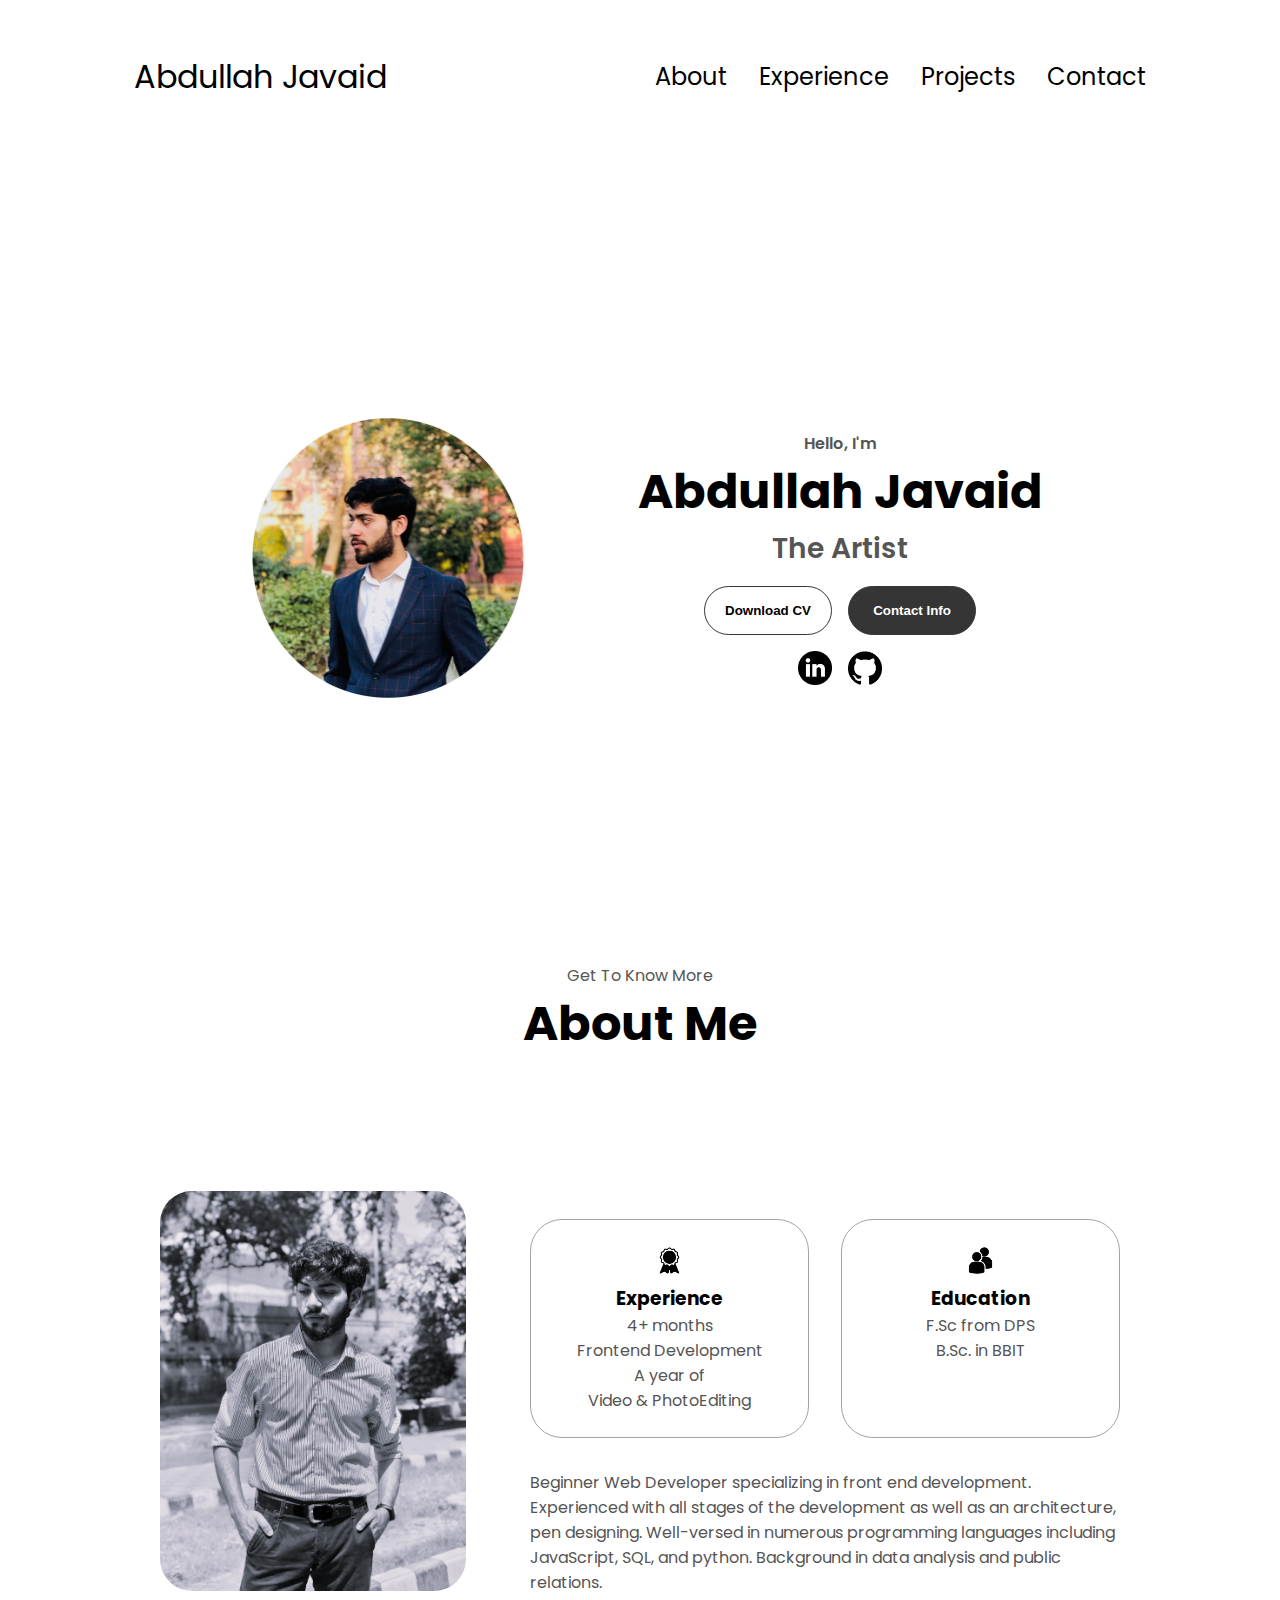
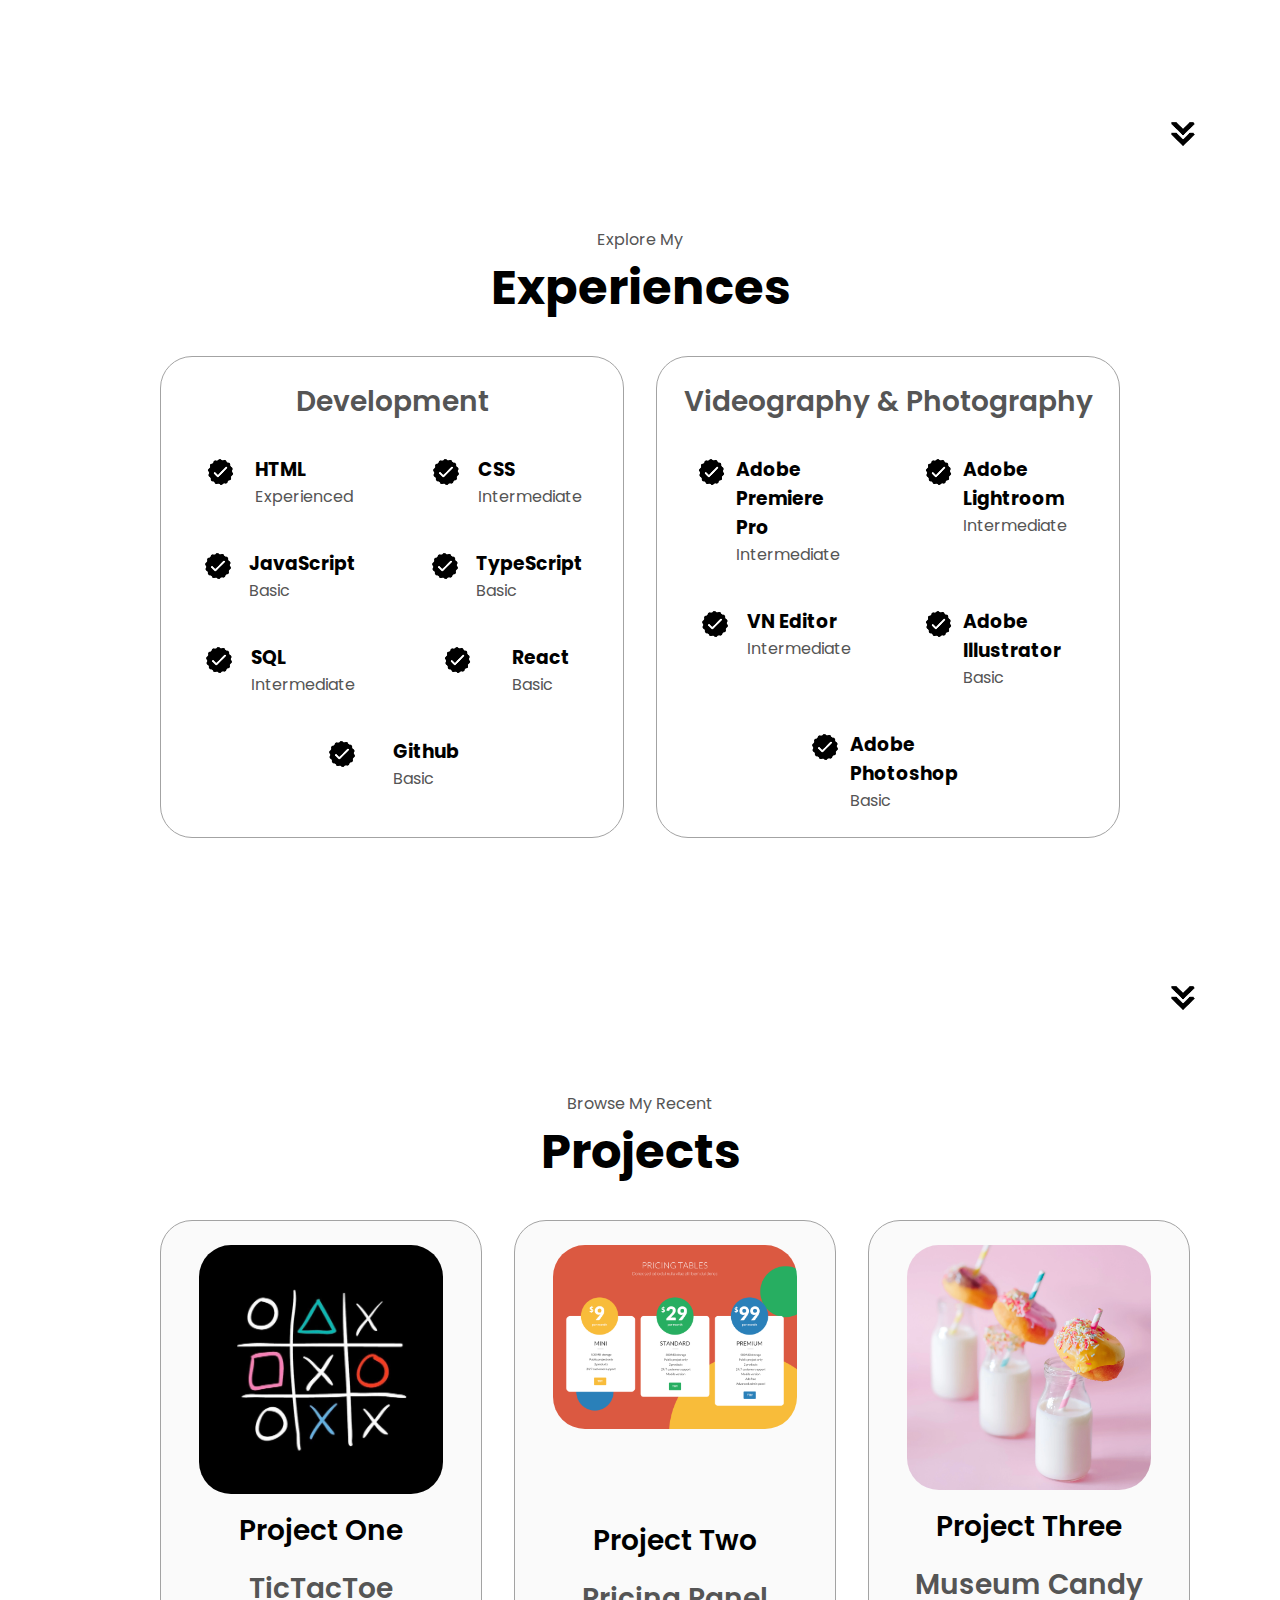
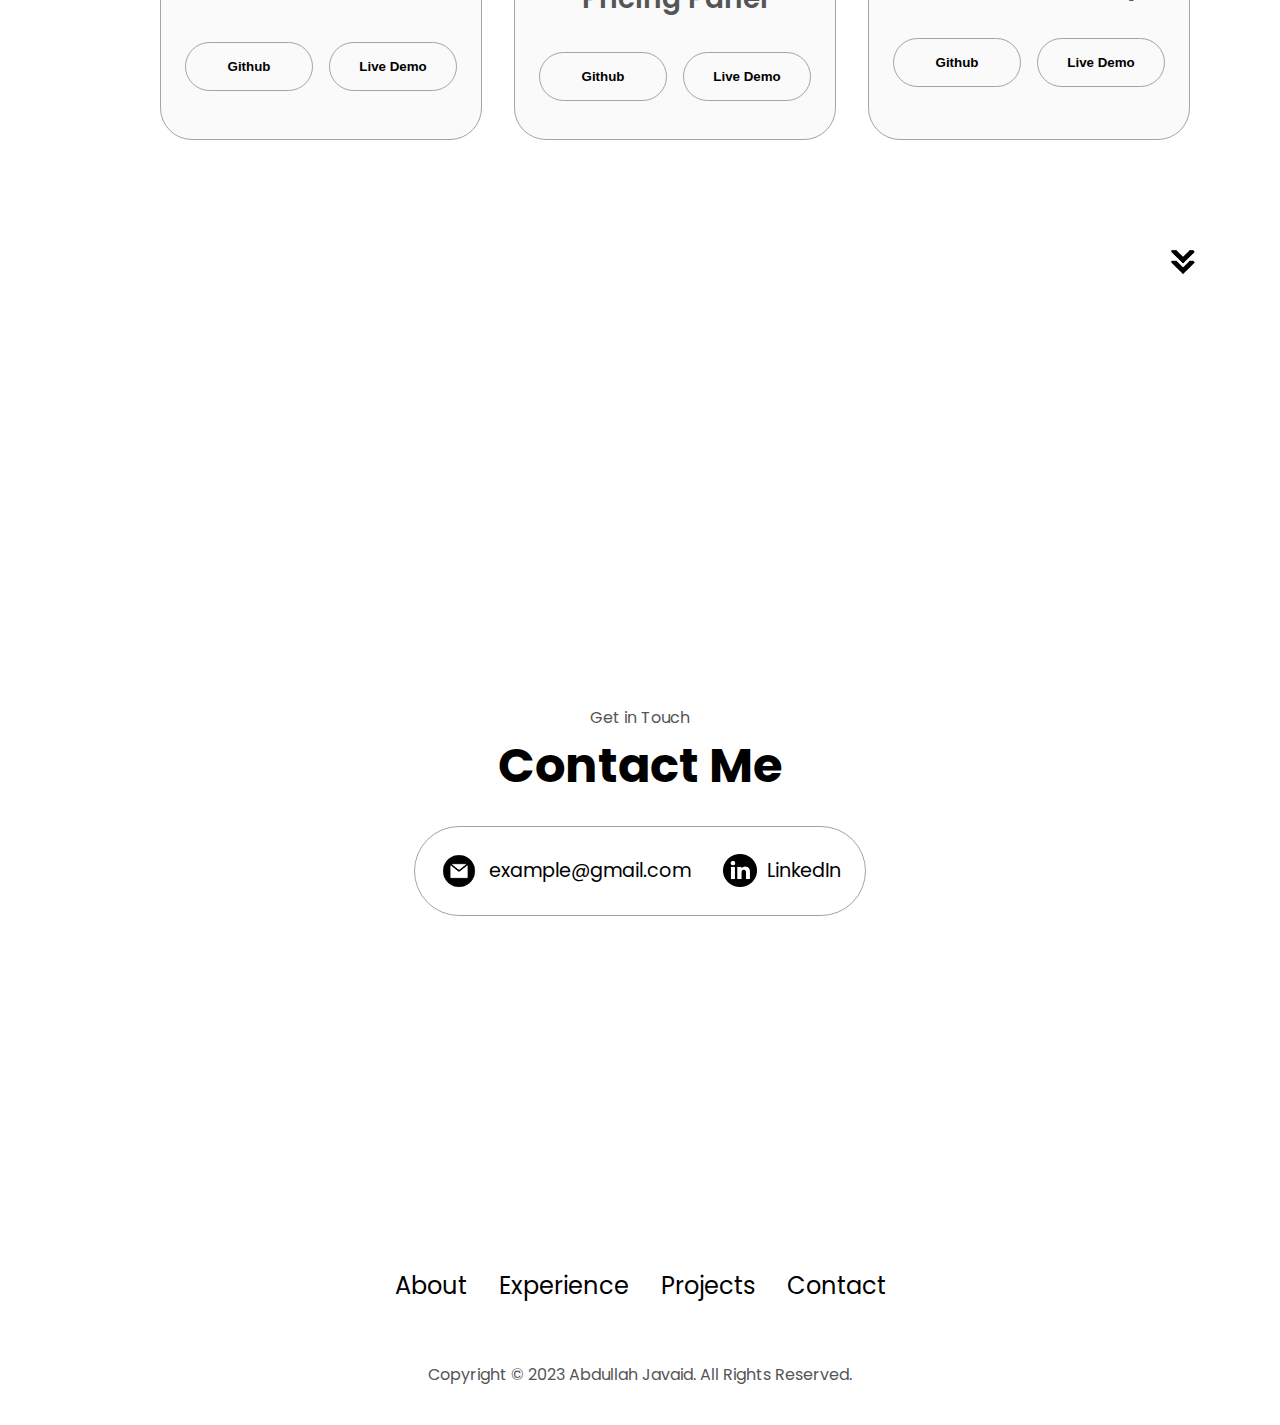
==== index.html @ f69f5ce8 "first commit" ====
<!DOCTYPE html>
<html lang="en">
  <head>
    <meta charset="UTF-8" />
    <meta http-equiv="X-UA-Compatible" content="IE=edge" />
    <meta name="viewport" content="width=device-width, initial-scale=1.0" />
    <title>My Portfolio</title>
    <link rel="stylesheet" href="style.css" />
    <link rel="stylesheet" href="mediaqueries.css" />
  </head>
  <body>
    <nav id="desktop-nav">
      <div class="logo">Abdullah Javaid</div>
      <div>
        <ul class="nav-links">
          <li><a href="#about">About</a></li>
          <li><a href="#experience">Experience</a></li>
          <!-- <li><a href="#skills">Skills</a></li> -->
          <li><a href="#projects">Projects</a></li>
          <li><a href="#contact">Contact</a></li>
        </ul>
      </div>
    </nav>
    <nav id="nav2">
      <div class="logo">Abdullah Javaid</div>
      <div class="nav2-menu">
        <!-- <div class="nav2-icon" onclick="toggleMenu()">
          <span></span>
          <span></span>
          <span></span>
        </div> -->
        <div class="menu-links">
          <li><a href="#about" onclick="toggleMenu()">About</a></li>
          <li><a href="#experience" onclick="toggleMenu()">Experience</a></li>
          <!-- <li><a href="#skills" onclick="toggleMenu()">Skills</a></li> -->
          <li><a href="#projects" onclick="toggleMenu()">Projects</a></li>
          <li><a href="#contact" onclick="toggleMenu()">Contact</a></li>
        </div>
      </div>
    </nav>
    <section id="profile">
      <div class="section__pic-container">
        <img src="./Images/profile-1.jpeg" alt="Abdullah profile picture" />
      </div>
      <div class="section__text">
        <p class="section__text__p1">Hello, I'm</p>
        <h1 class="title">Abdullah Javaid</h1>
        <p class="section__text__p2">The Artist</p>
        <div class="btn-container">
          <button
            class="btn btn-color-2"
            onclick="window.open('./assets/resume-example.pdf')"
          >
            Download CV
          </button>
          <button class="btn btn-color-1" onclick="location.href='#contact'">
            Contact Info
          </button>
        </div>
        <div id="socials-container">
          <img
            src="./Images/linkedin.png"
            alt="My LinkedIn profile"
            class="icon"
            onclick="location.href='https://www.linkedin.com/in/abdullahjavaid11/'"
          />
          <img
            src="./Images/github.png"
            alt="My Github profile"
            class="icon"
            onclick="location.href='https://github.com/abdullahjr11'"
          />
        </div>
      </div>
    </section>
    <section id="about">
      <p class="section__text__p1">Get To Know More</p>
      <h1 class="title">About Me</h1>
      <div class="section-container">
        <div class="section__pic-container">
          <img
            src="./Images/profile-3.JPG"
            alt="Profile picture"
            class="about-pic"
          />
        </div>
        <div class="about-details-container">
          <div class="about-containers">
            <div class="details-container">
              <img
                src="./Images/experience.png"
                alt="Experience icon"
                class="icon"
              />
              <h3>Experience</h3>
              <p>4+ months <br />Frontend Development</p>
              <p>A year of<br  />Video & PhotoEditing</p>
            </div>
            <div class="details-container">
              <img
                src="./Images/education.png"
                alt="Education icon"
                class="icon"
              />
              <h3>Education</h3>
              <p>F.Sc from DPS<br />B.Sc. in BBIT</p>
            </div>
          </div>
          <div class="text-container">
            <p>
              Beginner Web Developer specializing in front end development.
              Experienced with all stages of the development as well as an architecture, pen designing.
              Well-versed in numerous programming languages including JavaScript, SQL, and python. 
              Background in data analysis and public relations.

            </p>
          </div>
        </div>
      </div>
      <img
        src="./Images/arrow.png"
        alt="Arrow icon"
        class="icon arrow"
        onclick="location.href='./#experience'"
      />
    </section>
    <section id="experience">
      <p class="section__text__p1">Explore My</p>
      <h1 class="title">Experiences</h1>
      <div class="experience-details-container">
        <div class="about-containers">
          <div class="details-container">
            <h2 class="experience-sub-title">Development</h2>
            <div class="article-container">
              <article>
                <img
                  src="./Images/checkmark.png"
                  alt="Experience icon"
                  class="icon"
                />
                <div>
                  <h3>HTML</h3>
                  <p>Experienced</p>
                </div>
              </article>
              <article>
                <img
                  src="./Images/checkmark.png"
                  alt="Experience icon"
                  class="icon"
                />
                <div>
                  <h3>CSS</h3>
                  <p>Intermediate</p>
                </div>
              </article>
              <article>
                <img
                  src="./Images/checkmark.png"
                  alt="Experience icon"
                  class="icon"
                />
                <div>
                  <h3>JavaScript</h3>
                  <p>Basic</p>
                </div>
              </article>
              <article>
                <img
                  src="./Images/checkmark.png"
                  alt="Experience icon"
                  class="icon"
                />
                <div>
                  <h3>TypeScript</h3>
                  <p>Basic</p>
                </div>
              </article>
              
              <article>
                <img src="./Images/checkmark.png" alt="Experience icon" class="icon">
                <div>
                    <h3>SQL</h3>
                    <p>Intermediate</p>
                </div>
              </article>
              <article>
                <img src="./Images/checkmark.png" alt="Experience icon" class="icon">
                <div>
                    <h3>React</h3>
                    <p>Basic</p>
                </div>
              </article>
              <article>
                <img src="./Images/checkmark.png" alt="Experience icon" class="icon">
                <div>
                    <h3>Github</h3>
                    <p>Basic</p>
                </div>
              </article>
            </div>
          </div>
          <div class="details-container">
            <h2 class="experience-sub-title">Videography & Photography</h2>
            <div class="article-container">
              <article>
                <img
                  src="./Images/checkmark.png"
                  alt="Experience icon"
                  class="icon"
                />
                <div>
                  <h3>Adobe Premiere Pro</h3>
                  <p>Intermediate</p>
                </div>
              </article>
              <article>
                <img
                  src="./Images/checkmark.png"
                  alt="Experience icon"
                  class="icon"
                />
                <div>
                  <h3>Adobe Lightroom</h3>
                  <p>Intermediate</p>
                </div>
              </article>
              <article>
                <img
                  src="./Images/checkmark.png"
                  alt="Experience icon"
                  class="icon"
                />
                <div>
                  <h3>VN Editor</h3>
                  <p>Intermediate</p>
                </div>
              </article>
              <article>
                <img
                  src="./Images/checkmark.png"
                  alt="Experience icon"
                  class="icon"
                />
                <div>
                  <h3>Adobe Illustrator</h3>
                  <p>Basic</p>
                </div>
              </article>
              <article>
                <img src="./Images/checkmark.png" alt="Experience icon" class="icon">
                <div>
                    <h3>Adobe Photoshop</h3>
                    <p>Basic</p>
                </div>
              </article>
              
            </div>
          </div>
        </div>
      </div>
      <img
        src="./Images/arrow.png"
        alt="Arrow icon"
        class="icon arrow"
        onclick="location.href='./#projects'"
      />
    </section>
    <!-- <section id="">
      <p class="section__text__p1">Explore My</p>
      <h1 class="title">Skills</h1>
      <div class="experience-details-container">
        <div class="about-containers">
          <div class="details-container">
            <h2 class="experience-sub-title">Development</h2>
            <div class="article-container">
              <article>
                <img
                  src="./Images/checkmark.png"
                  alt="Experience icon"
                  class="icon"
                />
                <div>
                  <h3>HTML</h3>
                  <p>Experienced</p>
                </div>
              </article>
              <article>
                <img
                  src="./Images/checkmark.png"
                  alt="Experience icon"
                  class="icon"
                />
                <div>
                  <h3>CSS</h3>
                  <p>Intermediate</p>
                </div>
              </article>
              <article>
                <img
                  src="./Images/checkmark.png"
                  alt="Experience icon"
                  class="icon"
                />
                <div>
                  <h3>JavaScript</h3>
                  <p>Basic</p>
                </div>
              </article>
              <article>
                <img
                  src="./Images/checkmark.png"
                  alt="Experience icon"
                  class="icon"
                />
                <div>
                  <h3>TypeScript</h3>
                  <p>Basic</p>
                </div>
              </article>
              
              <article>
                <img src="./Images/checkmark.png" alt="Experience icon" class="icon">
                <div>
                    <h3>SQL</h3>
                    <p>Intermediate</p>
                </div>
              </article>
              <article>
                <img src="./Images/checkmark.png" alt="Experience icon" class="icon">
                <div>
                    <h3>React</h3>
                    <p>Basic</p>
                </div>
              </article>
              <article>
                <img src="./Images/checkmark.png" alt="Experience icon" class="icon">
                <div>
                    <h3>Github</h3>
                    <p>Basic</p>
                </div>
              </article>
            </div>
          </div>
          
        </div>
      </div>
      <img
        src="./Images/arrow.png"
        alt="Arrow icon"
        class="icon arrow"
        onclick="location.href='./#projects'"
      />
    </section> -->

    <section id="projects">
      <p class="section__text__p1">Browse My Recent</p>
      <h1 class="title">Projects</h1>
      <div class="experience-details-container">
        <div class="about-containers">
          <div class="details-container color-container">
            <div class="article-container">
              <img
                src="./Images/tictac-1.jpg"
                alt="Project 1"
                class="project-img"
              />
            </div>
            <h2 class="experience-sub-title project-title">Project One</h2>
            <p class="experience-sub-title">TicTacToe</p>
            <div class="btn-container ">
              <button
                class="btn btn-color-2 project-btn little"
                onclick="location.href='https://github.com/abdullahjr11/ACM-Program/tree/master/week%204/Vanilla'"
              >
                Github
              </button>
              <button
                class="btn btn-color-2 project-btn little"
                onclick="location.href='https://www.youtube.com/watch?v=onSGAEanl_Y&pp=ygUQdmFuaWxsYSAgdGljIHRhYw%3D%3D'"
              >
                Live Demo
              </button>
            </div>
          </div>
          <div class="details-container color-container">
            <div class="article-container">
              <img
                src="./Images/price.jpg"
                alt="Project 2"
                class="project-img"
              />
            </div>
            <h2 class="experience-sub-title project-title size">Project Two</h2>
            <p class="experience-sub-title">Pricing Panel</p>
            <div class="btn-container">
              <button
                class="btn btn-color-2 project-btn"
                onclick="location.href='https://github.com/'"
              >
                Github
              </button>
              <button
                class="btn btn-color-2 project-btn"
                onclick="location.href='https://github.com/'"
              >
                Live Demo
              </button>
            </div>
          </div>
          <div class="details-container color-container">
            <div class="article-container">
              <img
                src="./Images/candy.png"
                alt="Project 3"
                class="project-img"
              />
            </div>
            <h2 class="experience-sub-title project-title ">Project Three</h2>
            <p class="experience-sub-title">Museum Candy</p>
            <div class="btn-container">
              <button
                class="btn btn-color-2 project-btn"
                onclick="location.href='https://github.com/'"
              >
                Github
              </button>
              <button
                class="btn btn-color-2 project-btn"
                onclick="location.href='https://github.com/'"
              >
                Live Demo
              </button>
            </div>
          </div>
        </div>
      </div>
      <img
        src="./Images/arrow.png"
        alt="Arrow icon"
        class="icon arrow"
        onclick="location.href='./#contact'"
      />
    </section>
    <section id="contact">
      <p class="section__text__p1">Get in Touch</p>
      <h1 class="title">Contact Me</h1>
      <div class="contact-info-upper-container">
        <div class="contact-info-container">
          <img
            src="./Images/email.png"
            alt="Email icon"
            class="icon contact-icon email-icon"
          />
          <p><a href="mailto:examplemail@gmail.com">example@gmail.com</a></p>
        </div>
        <div class="contact-info-container">
          <img
            src="./Images/linkedin.png"
            alt="LinkedIn icon"
            class="icon contact-icon"
          />
          <p><a href="https://www.linkedin.com/in/abdullahjavaid11/">LinkedIn</a></p>
        </div>
      </div>
    </section>
    <footer>
      <nav>
        <div class="nav-links-container">
          <ul class="nav-links">
            <li><a href="#about">About</a></li>
            <li><a href="#experience">Experience</a></li>
            <!-- <li><a href="#skills">Skills</a></li> -->
            <li><a href="#projects">Projects</a></li>
            <li><a href="#contact">Contact</a></li>
          </ul>
        </div>
      </nav>
      <p>Copyright &#169; 2023 Abdullah Javaid. All Rights Reserved.</p>
    </footer>
    <script src="script.js"></script>
  </body>
</html>
---- style.css ----
/* GENERAL */

@import url("https://fonts.googleapis.com/css2?family=Poppins:wght@300;400;500;600&display=swap");

* {
  margin: 0;
  padding: 0;
}

body {
  font-family: "Poppins", sans-serif;
}

html {
  scroll-behavior: smooth;
}

p {
  color: rgb(85, 85, 85);
}


/* TRANSITION */

a,
.btn {
  transition: all 300ms ease;
}

/* DESKTOP NAV */

nav,
.nav-links {
  display: flex;
}

nav {
  justify-content: space-around;
  align-items: center;
  height: 17vh;
}

.nav-links {
  gap: 2rem;
  list-style: none;
  font-size: 1.5rem;
}

a {
  color: black;
  text-decoration: none;
  text-decoration-color: white;
}

a:hover {
  color: grey;
  text-decoration: underline;
  text-underline-offset: 1rem;
  text-decoration-color: rgb(181, 181, 181);
}

.logo {
  font-size: 2rem;
}

.logo:hover {
  cursor: default;
}

/* HAMBURGER MENU */

#nav2 {
  display: none;
}

.nav2-menu {
  position: relative;
  display: inline-block;
}

.nav2-icon {
  display: flex;
  flex-direction: column;
  justify-content: space-between;
  height: 24px;
  width: 30px;
  cursor: pointer;
}

.nav2-icon span {
  width: 100%;
  height: 2px;
  background-color: black;
  transition: all 0.3 ease-in-out;
}

.menu-links {
  position: absolute;
  top: 100%;
  right: 0;
  background-color: white;
  width: fit-content;
  max-height: 0;
  overflow: hidden;
  transition: all 0.3 ease-in-out;
}

.menu-links a {
  display: block;
  padding: 10px;
  text-align: center;
  font-size: 1.5rem;
  color: black;
  text-decoration: none;
  transition: all 0.3 ease-in-out;
}

.menu-links li {
  list-style: none;
}

/* .menu-links.open {
  max-height: 300px;
}

.nav2-icon.open span:first-child {
  transform: rotate(45deg) translate(10px, 5px);
}

.nav2-icon.open span:nth-child(2) {
  opacity: 0;
}

.nav2-icon.open span:last-child {
  transform: rotate(-45deg) translate(10px, -5px);
}

.nav2-icon span:first-child {
  transform: none;
}

.nav2-icon span:first-child {
  opacity: 1;
}

.nav2-icon span:first-child {
  transform: none;
} */

/* SECTIONS */

section {
  padding-top: 4vh;
  height: 96vh;
  margin: 0 10rem;
  box-sizing: border-box;
  min-height: fit-content;
}

.section-container {
  display: flex;
}

/* PROFILE SECTION */

#profile {
  display:flex;
  justify-content: center;
  height: 86vh;
}

.section__pic-container {
  display:flex;
  height: 400px;
  width: 400px;
  margin: auto 0;
}


.section__text {
  align-self: center;
  text-align: center;
}

.section__text p {
  font-weight: 600;
}

.section__text__p1 {
  text-align: center;
}

.section__text__p2 {
  font-size: 1.75rem;
  margin-bottom: 1rem;
}

.title {
  font-size: 3rem;
  text-align: center;
}

#socials-container {
  display: flex;
  justify-content: center;
  margin-top: 1rem;
  gap: 1rem;
}

/* ICONS */

.icon {
  cursor: pointer;
  height: 2.10rem;
}

/* BUTTONS */

.btn-container {
  display: flex;
  justify-content: center;
  gap: 1rem;
}

.btn {
  font-weight: 600;
  transition: all 300ms ease;
  padding: 1rem;
  width: 8rem;
  border-radius: 2rem;
}

.btn-color-1,
.btn-color-2 {
  border: rgb(53, 53, 53) 0.1rem solid;
}

.btn-color-1:hover,
.btn-color-2:hover {
  cursor: pointer;
}

.btn-color-1,
.btn-color-2:hover {
  background: rgb(53, 53, 53);
  color: white;
}

.btn-color-1:hover {
  background: rgb(0, 0, 0);
}

.btn-color-2 {
  background: none;
}

.btn-color-2:hover {
  border: rgb(255, 255, 255) 0.1rem solid;
}

.btn-container {
  gap: 1rem;
}

/* ABOUT SECTION */

#about {
  position: relative;
}

.about-containers {
  gap: 2rem;
  margin-bottom: 2rem;
  margin-top: 2rem;
}

.about-details-container {
  justify-content: center;
  flex-direction:column;
}

.about-containers,
.about-details-container {
  display: flex;
}

.about-pic {
  border-radius: 2rem;
}

.arrow {
  position: absolute;
  right: -5rem;
  bottom: 2.5rem;
}

.details-container {
  padding: 1.5rem;
  flex: 1;
  background: white;
  border-radius: 2rem;
  border: rgb(53, 53, 53) 0.1rem solid;
  border-color: rgb(163, 163, 163);
  text-align: center;
}

.section-container {
  gap: 4rem;
  height: 80%;
}

.section__pic-container {
  height: 400px;
  width: 400px;
  margin: auto 0;
}

/* EXPERIENCE SECTION */

#experience {
  position: relative;
}

.experience-sub-title {
  color: rgb(85, 85, 85);
  font-weight: 600;
  font-size: 1.75rem;
  margin-bottom: 2rem;
}

.experience-details-container {
  display: flex;
  justify-content: center;
  flex-direction: column;
}

.article-container {
  display: flex;
  text-align: initial;
  flex-wrap: wrap;
  flex-direction: row;
  gap: 2.5rem;
  justify-content: space-around;
}

article {
  display: flex;
  width: 10rem;
  justify-content: space-around;
  gap: 0.5rem;
}

article .icon {
  cursor: default;
}

/* PROJECTS SECTION */

#projects {
  position: relative;
}

.color-container {
  border-color: rgb(163, 163, 163);
  background: rgb(250, 250, 250);
}

.project-img {
  border-radius: 2rem;
  width: 90%;
  height: 90%;
}



.project-title {
  margin: 1rem;
  color: black;
}
.size{
    margin: auto 0;
    padding-top: 5.7rem;
    padding-bottom: 1rem;
}


.project-btn {
  color: black;
  border-color: rgb(163, 163, 163);
}
.little{
    margin-bottom: 1.5rem;
}

/* CONTACT */

#contact {
  display: flex;
  justify-content: center;
  flex-direction: column;
  height: 90vh;
  margin-top: 5rem;
}

.contact-info-upper-container {
  display: flex;
  justify-content:center;
  border-radius: 5rem;
  border: rgb(53, 53, 53) 0.1rem solid;
  border-color: rgb(163, 163, 163);
  background: (250, 250, 250);
  margin: 1.5rem auto;
  padding: 0.5rem;
}

.contact-info-container {
  display: flex;
  align-items: center;
  justify-content: center;
  gap: 0.65rem;
  margin: 1rem;
}

.contact-info-container p {
  font-size: larger;
}

.contact-icon {
  cursor: default;
}

.email-icon {
  height: 2.5rem;
}

/* FOOTER SECTION */

footer {
  height: 24vh;
  margin: 0 1rem;
}

footer p {
  text-align: center;
}
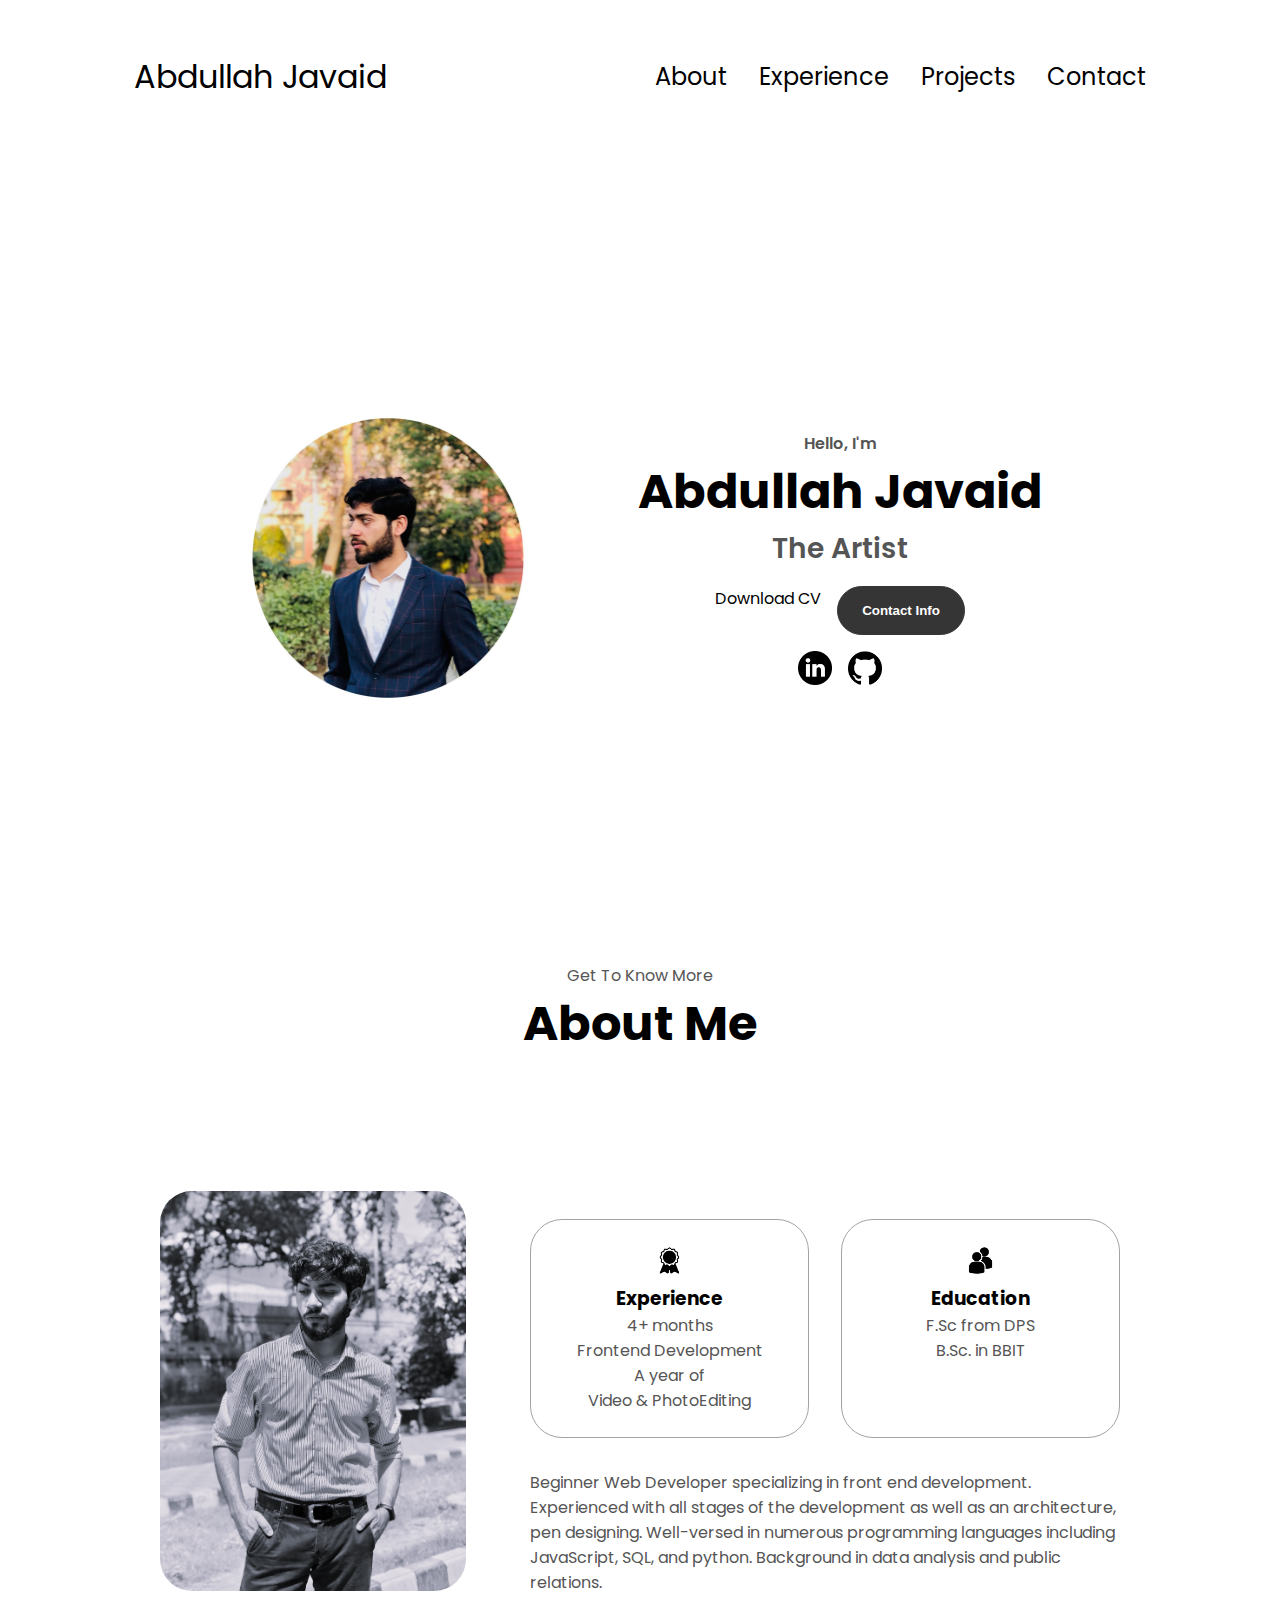
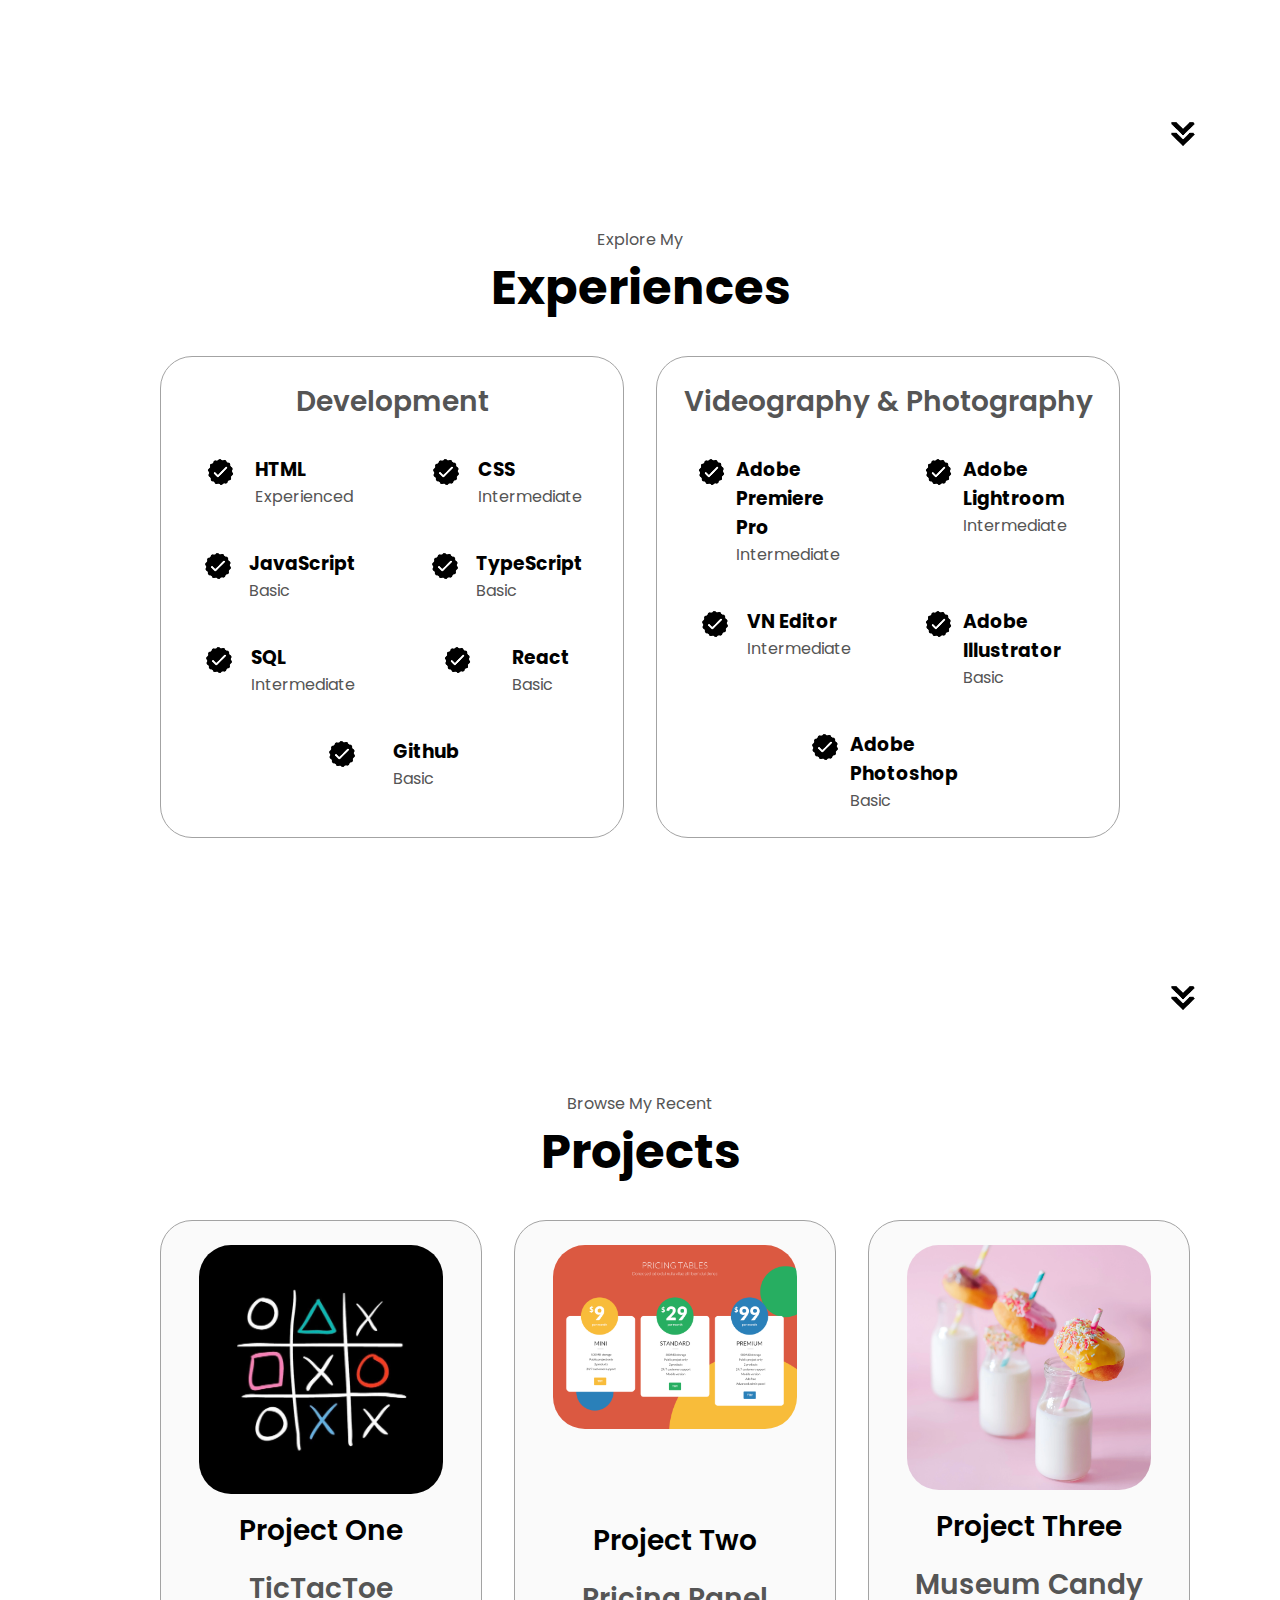
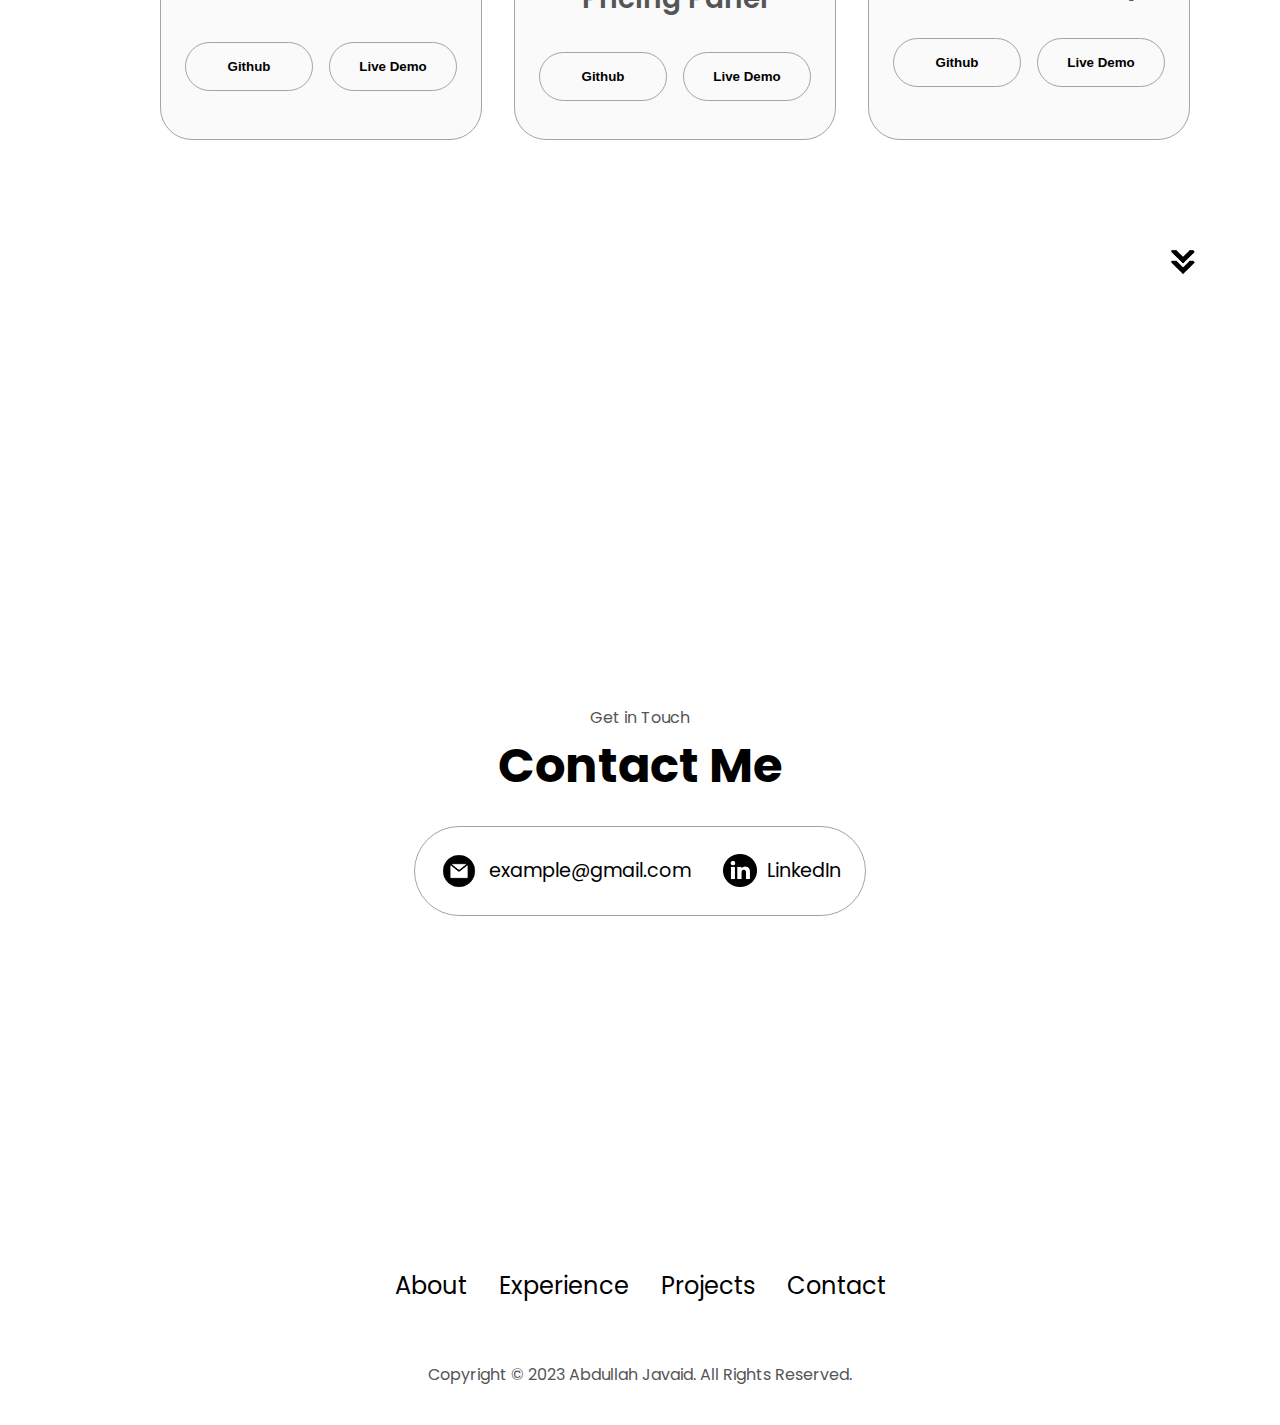
==== commit acf082d3: "Update index.html" ====
--- a/index.html
+++ b/index.html
@@ -47,10 +47,10 @@
         <h1 class="title">Abdullah Javaid</h1>
         <p class="section__text__p2">The Artist</p>
         <div class="btn-container">
-          <button
+         <!-- <button
             class="btn btn-color-2"
             onclick="window.open('./assets/resume-example.pdf')"
-          >
+          > -->
             Download CV
           </button>
           <button class="btn btn-color-1" onclick="location.href='#contact'">
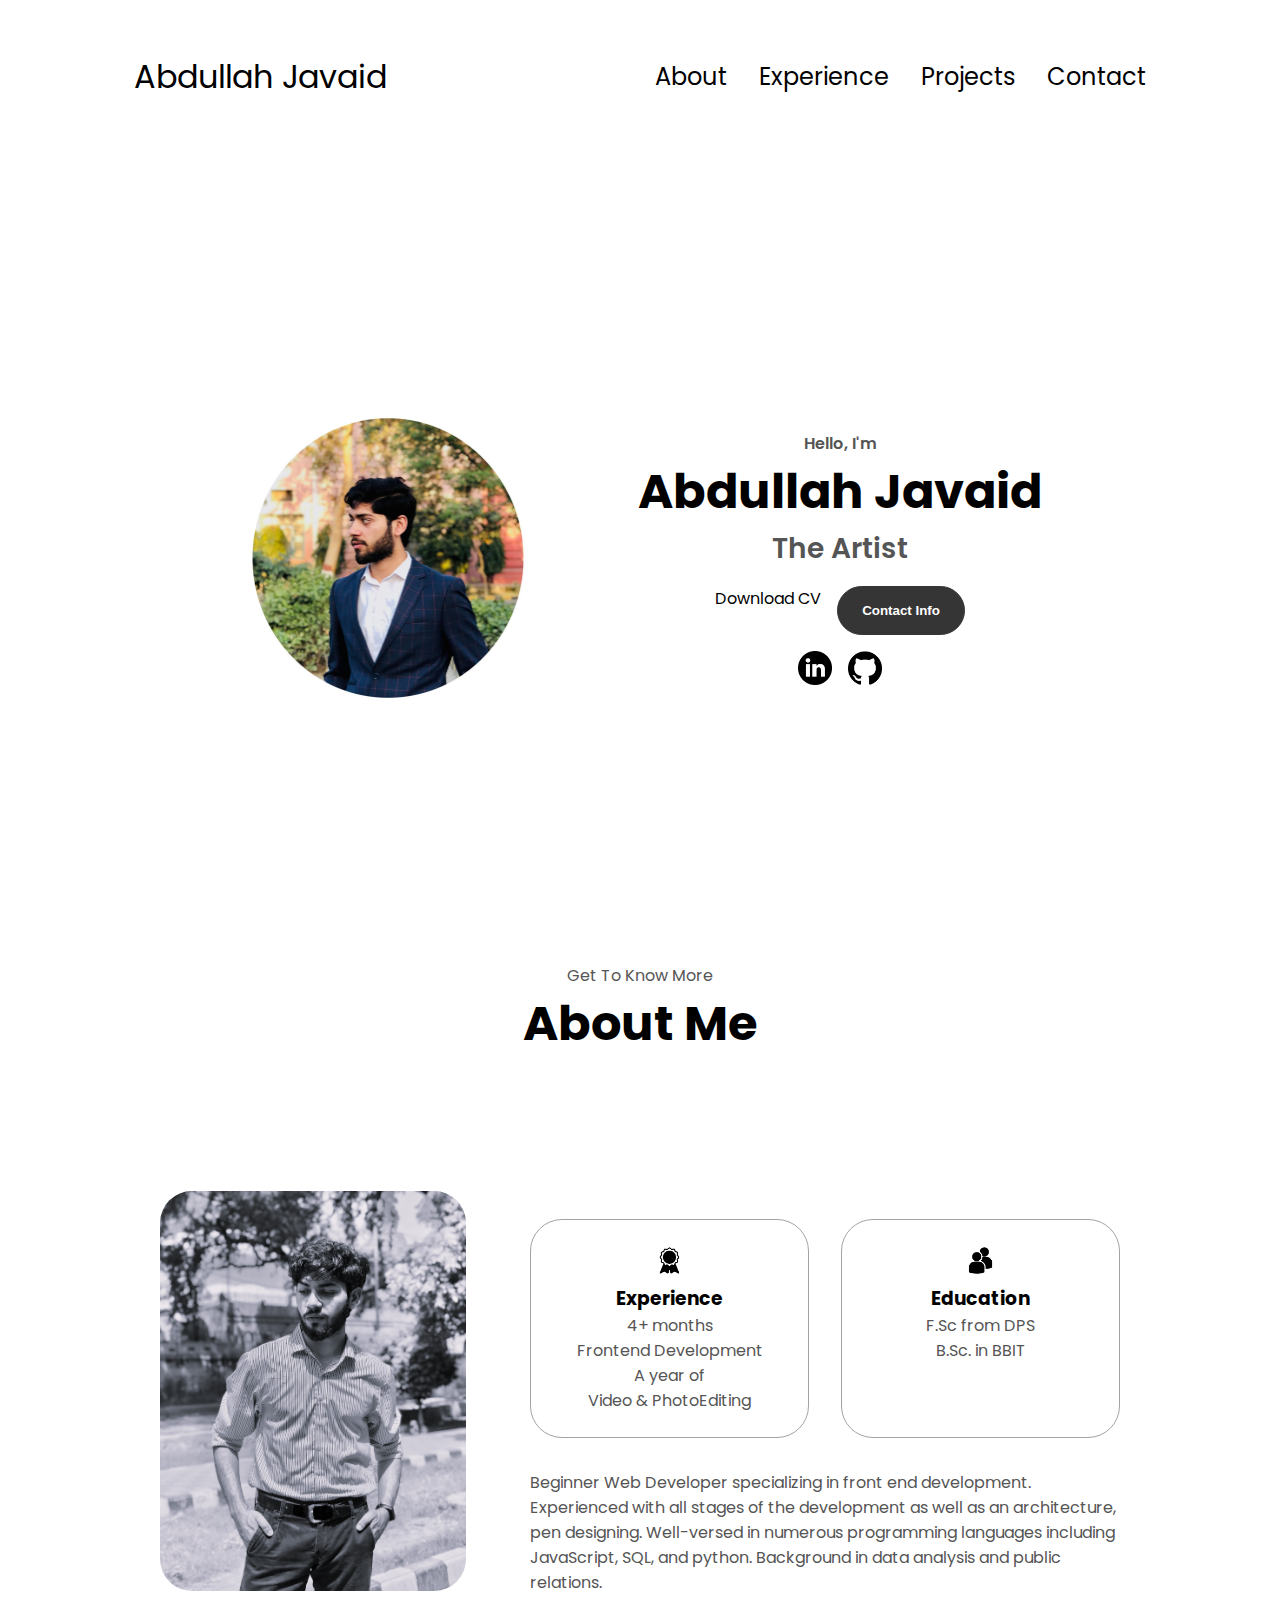
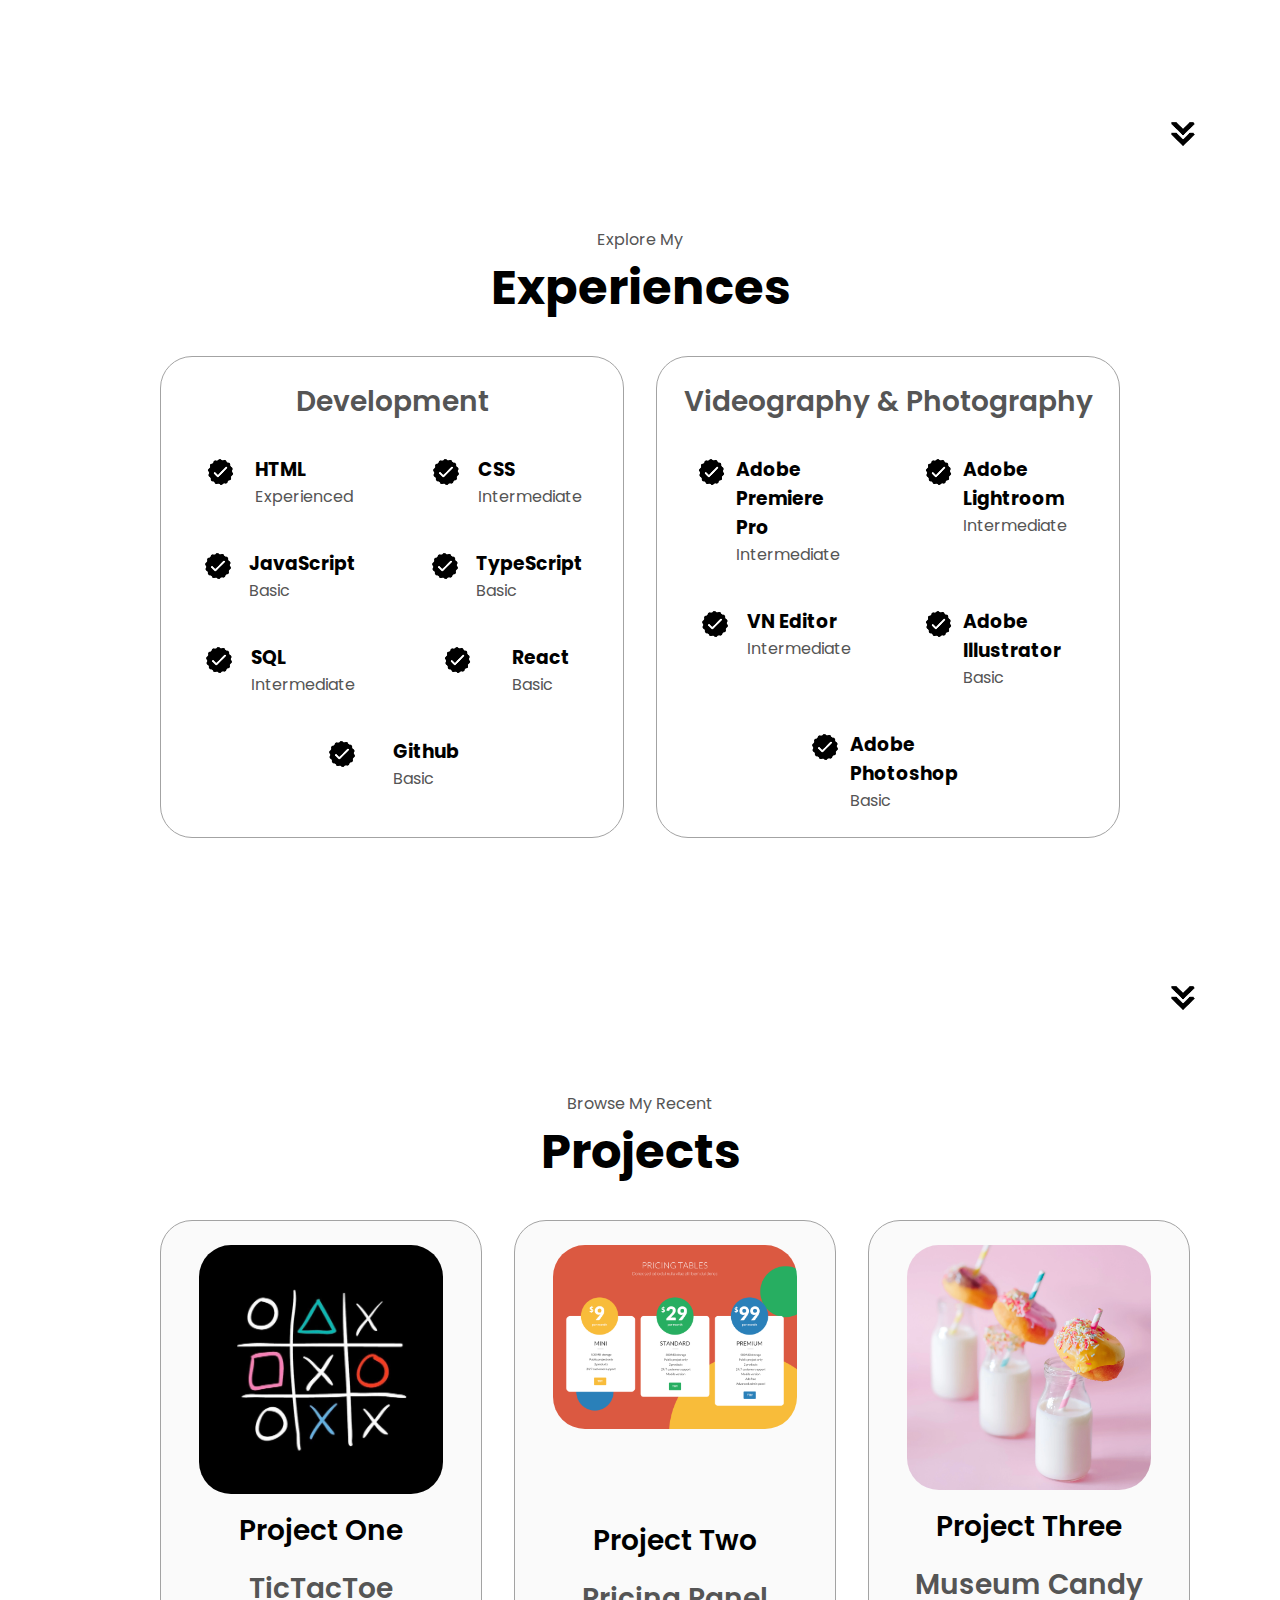
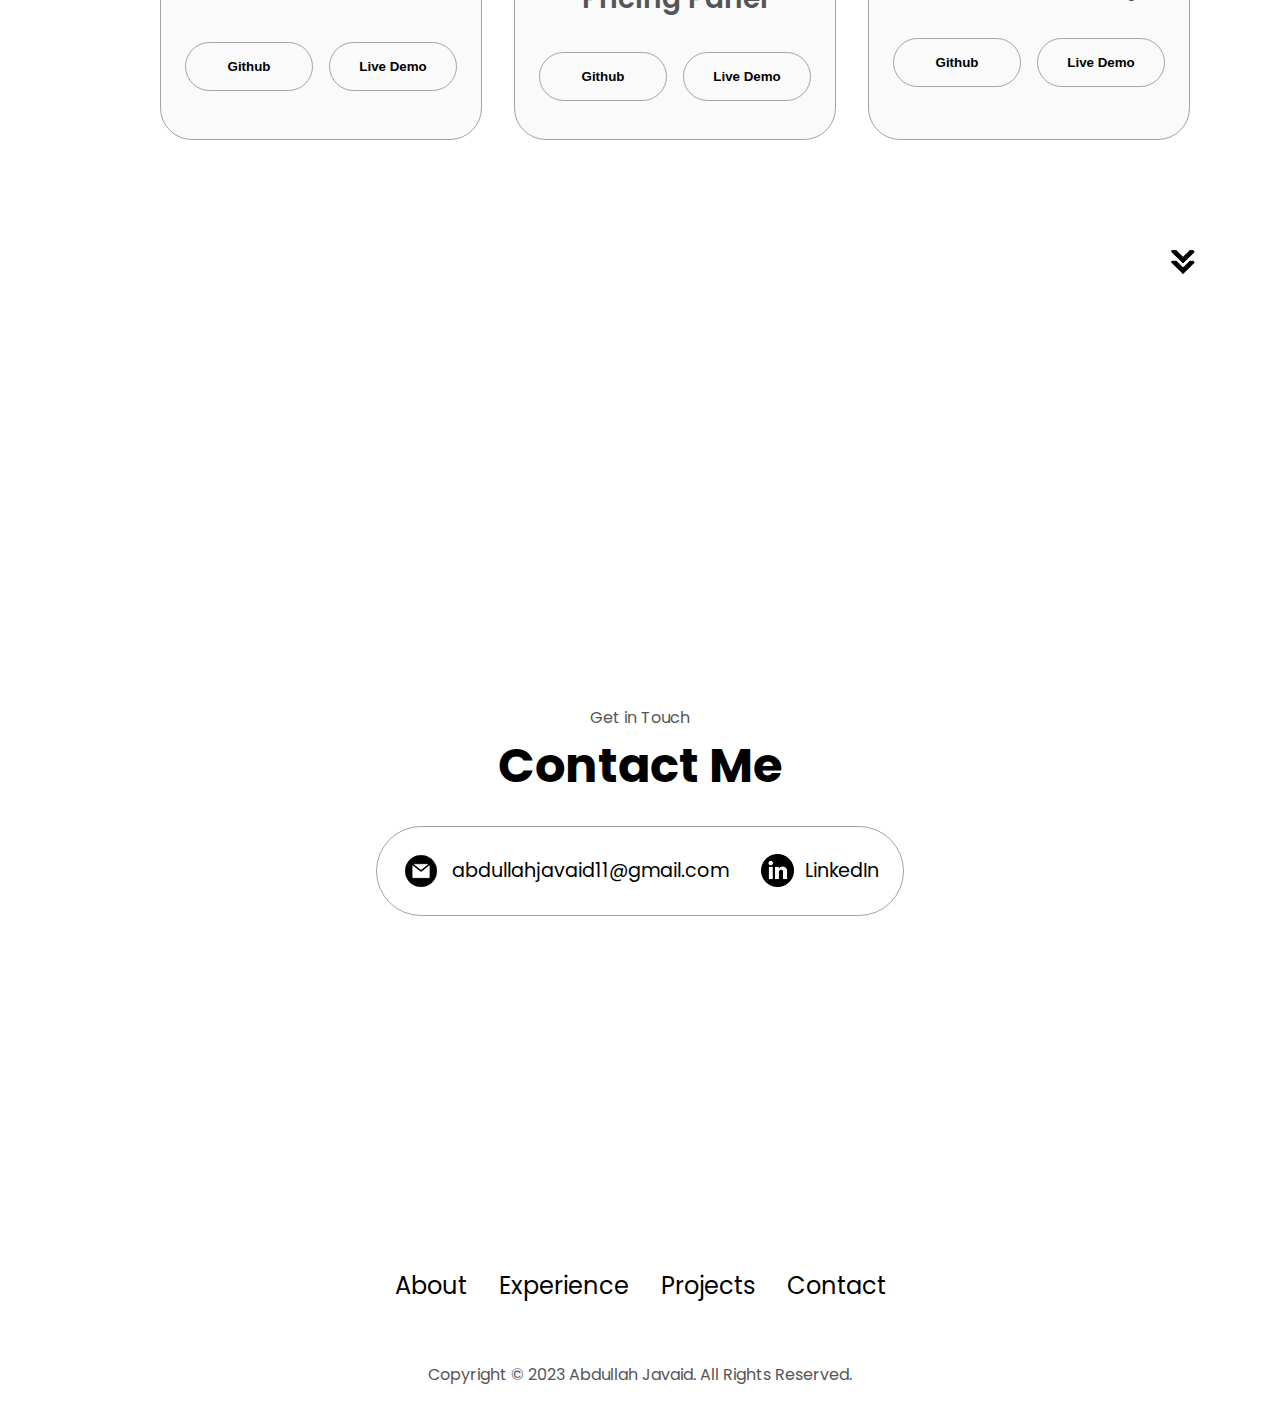
==== commit 517040b2: "Update index.html" ====
--- a/index.html
+++ b/index.html
@@ -4,7 +4,7 @@
     <meta charset="UTF-8" />
     <meta http-equiv="X-UA-Compatible" content="IE=edge" />
     <meta name="viewport" content="width=device-width, initial-scale=1.0" />
-    <title>My Portfolio</title>
+    <title>Abdullah</title>
     <link rel="stylesheet" href="style.css" />
     <link rel="stylesheet" href="mediaqueries.css" />
   </head>
@@ -452,7 +452,7 @@
             alt="Email icon"
             class="icon contact-icon email-icon"
           />
-          <p><a href="mailto:examplemail@gmail.com">example@gmail.com</a></p>
+          <p><a href="mailto:examplemail@gmail.com">abdullahjavaid11@gmail.com</a></p>
         </div>
         <div class="contact-info-container">
           <img
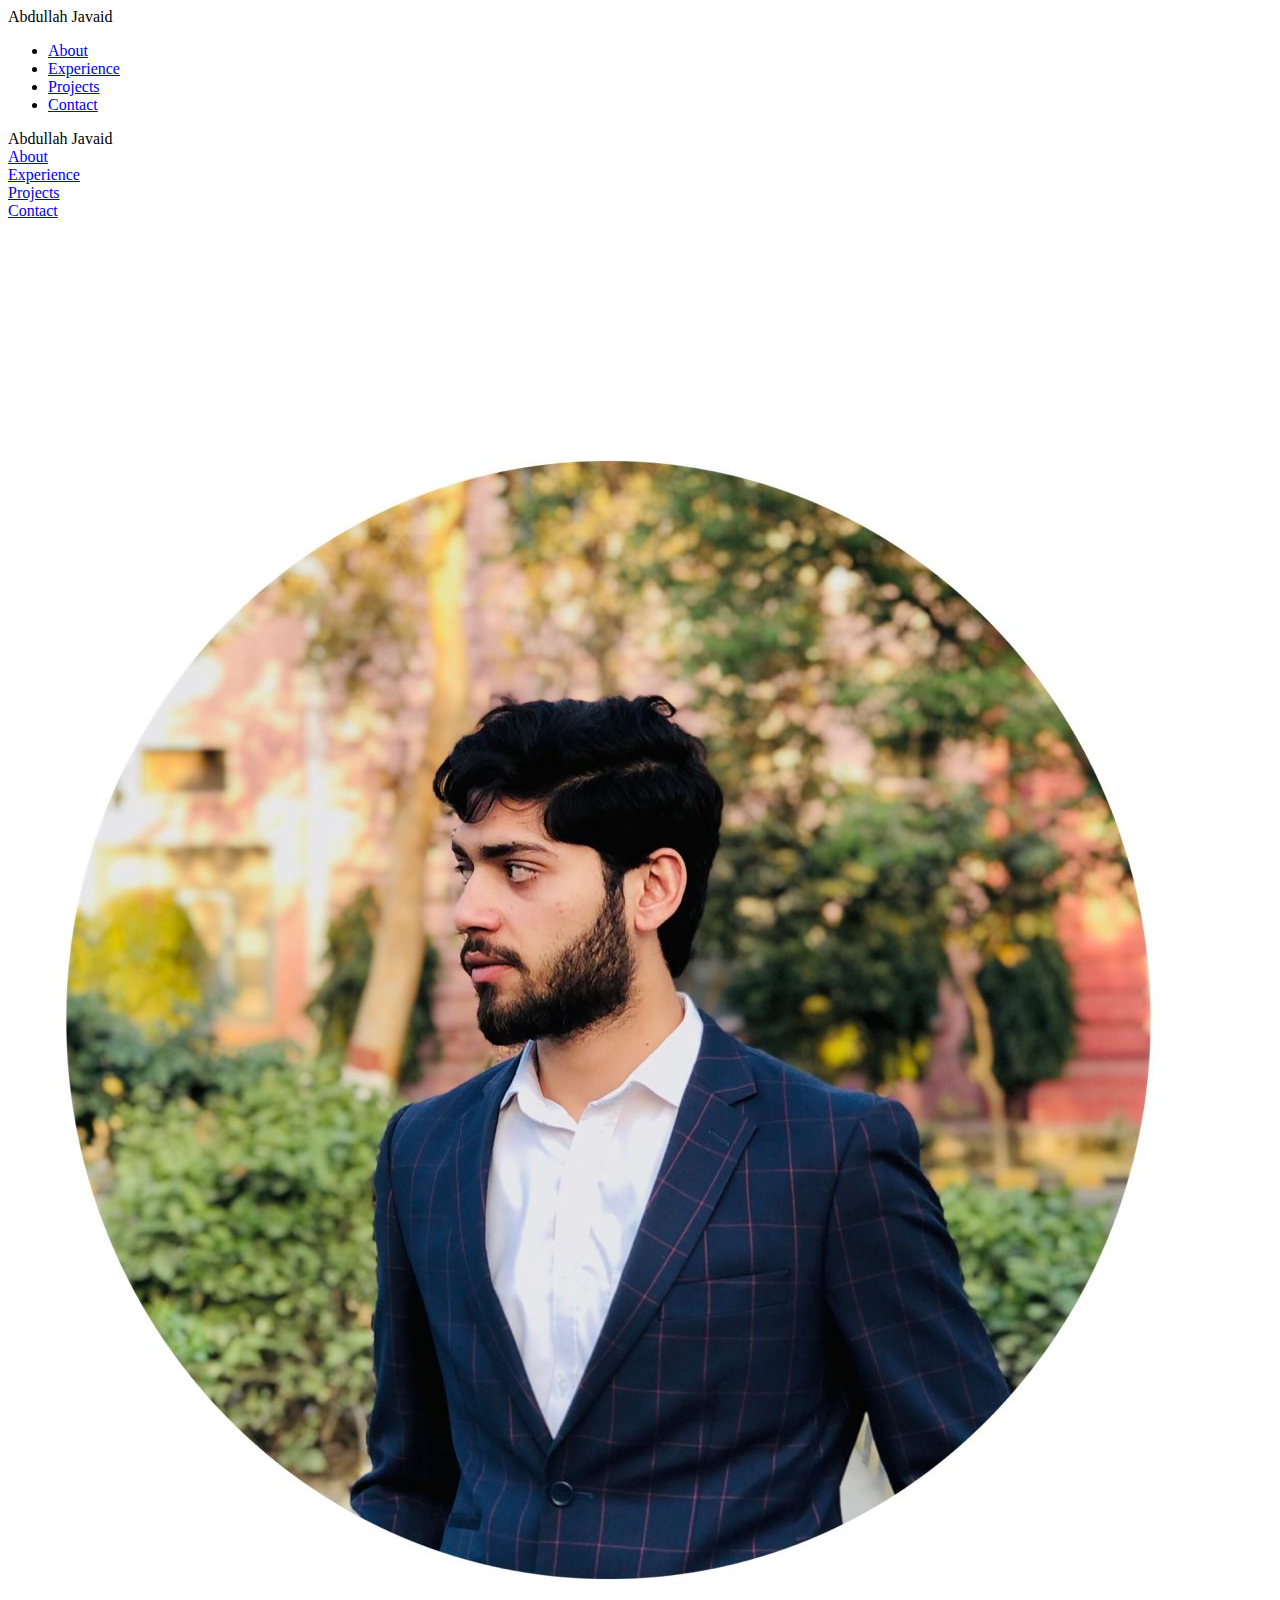
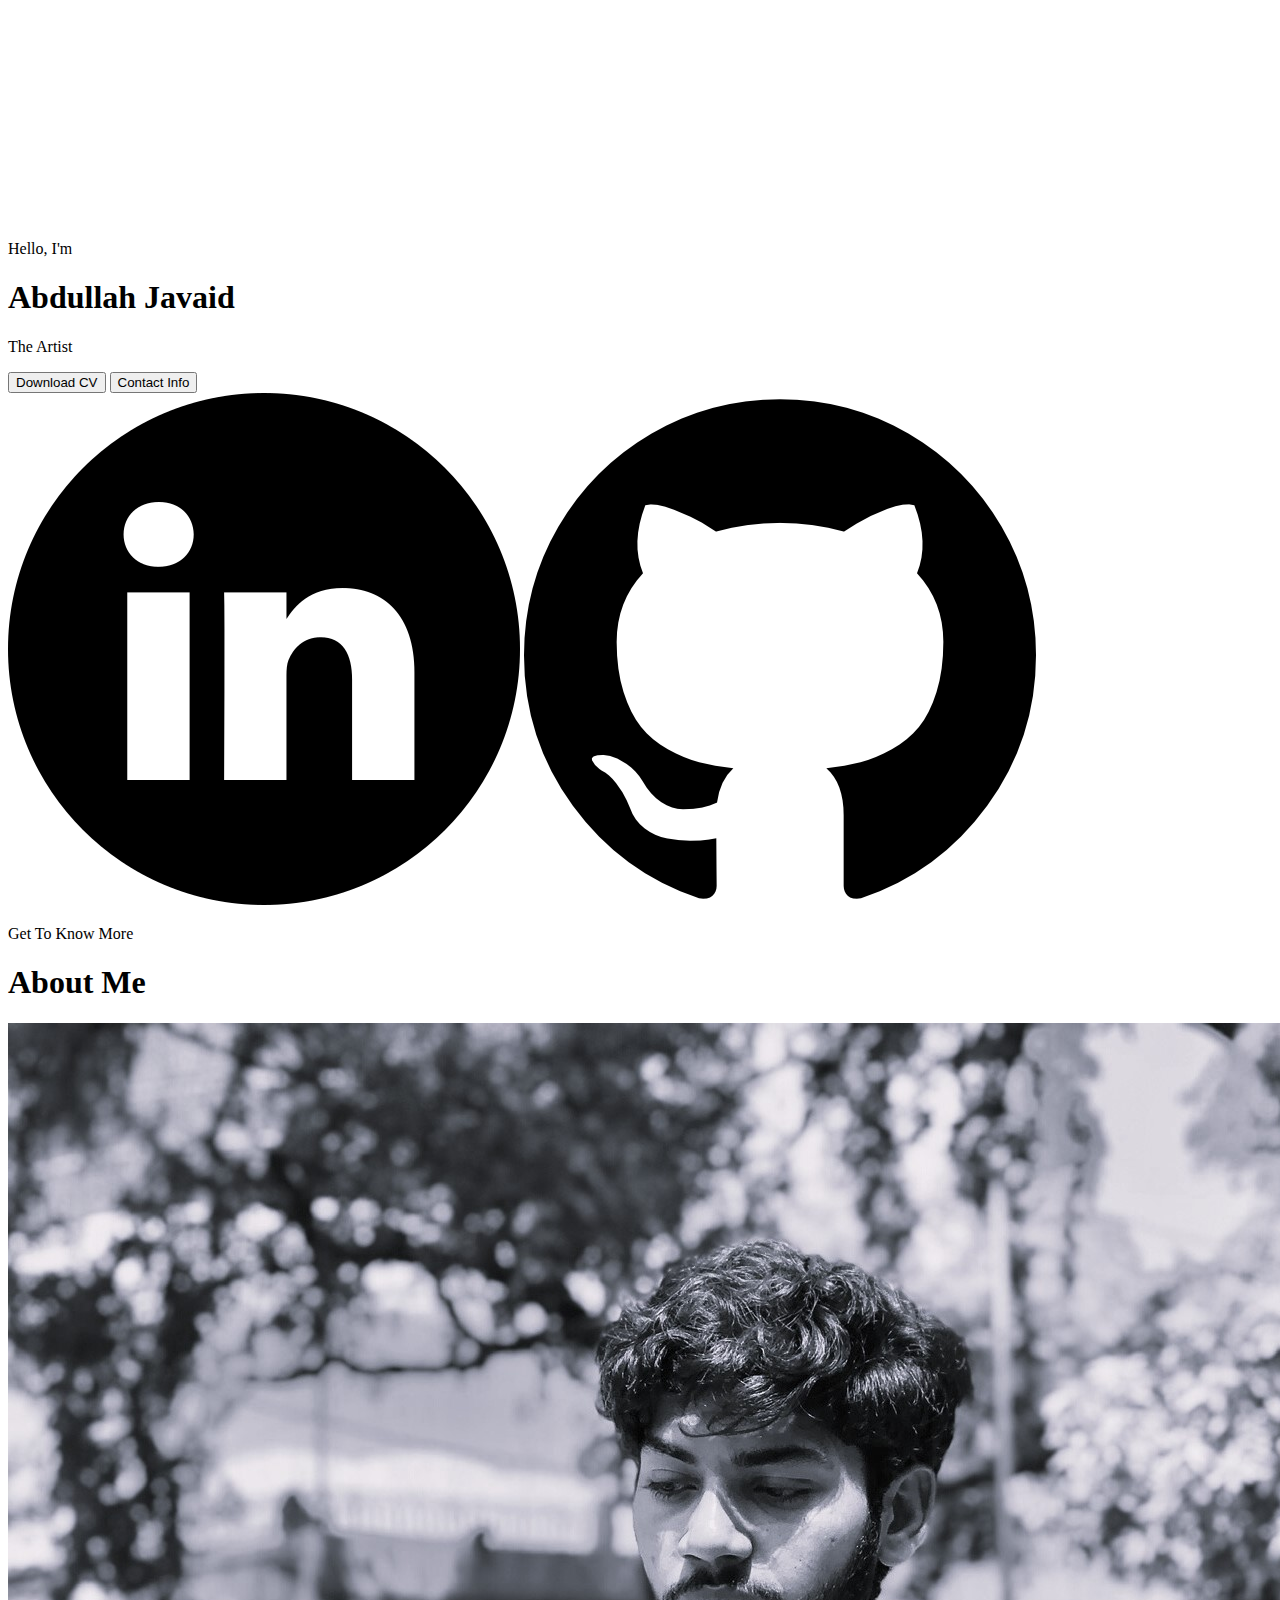
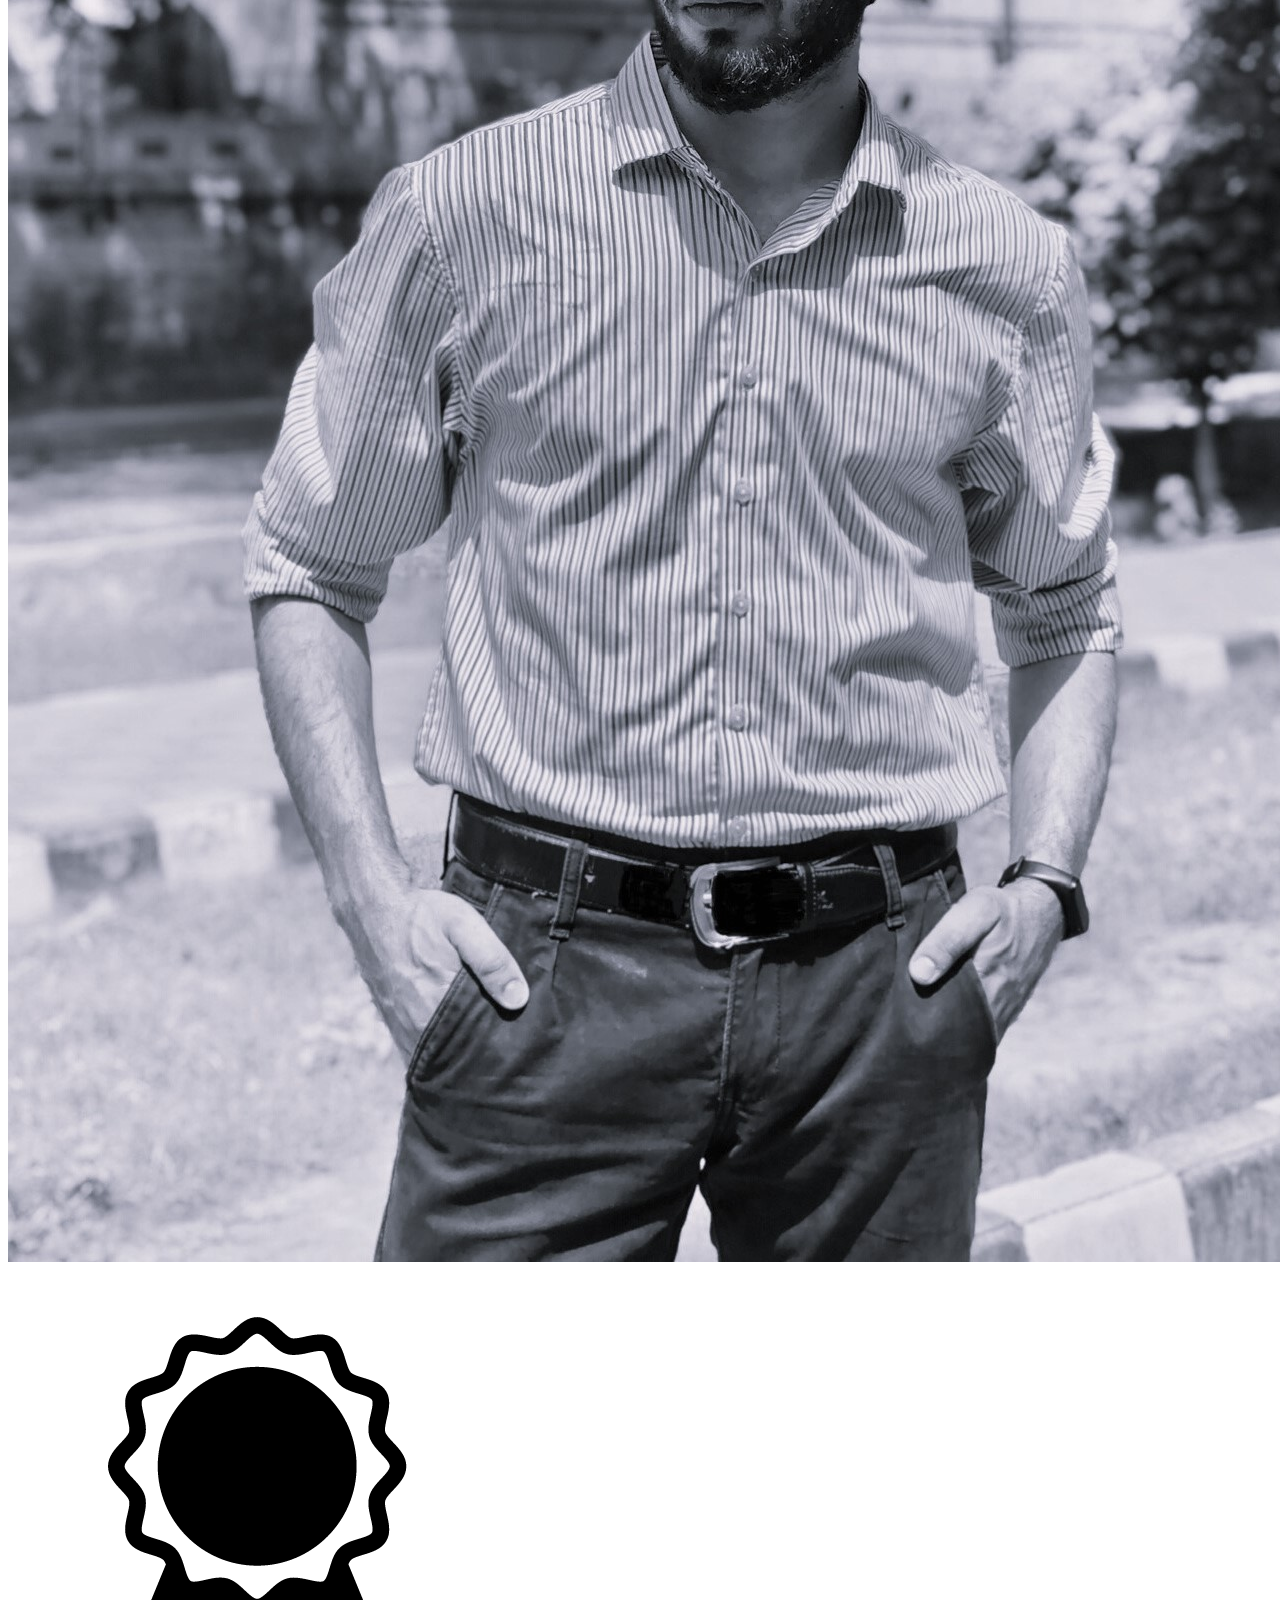
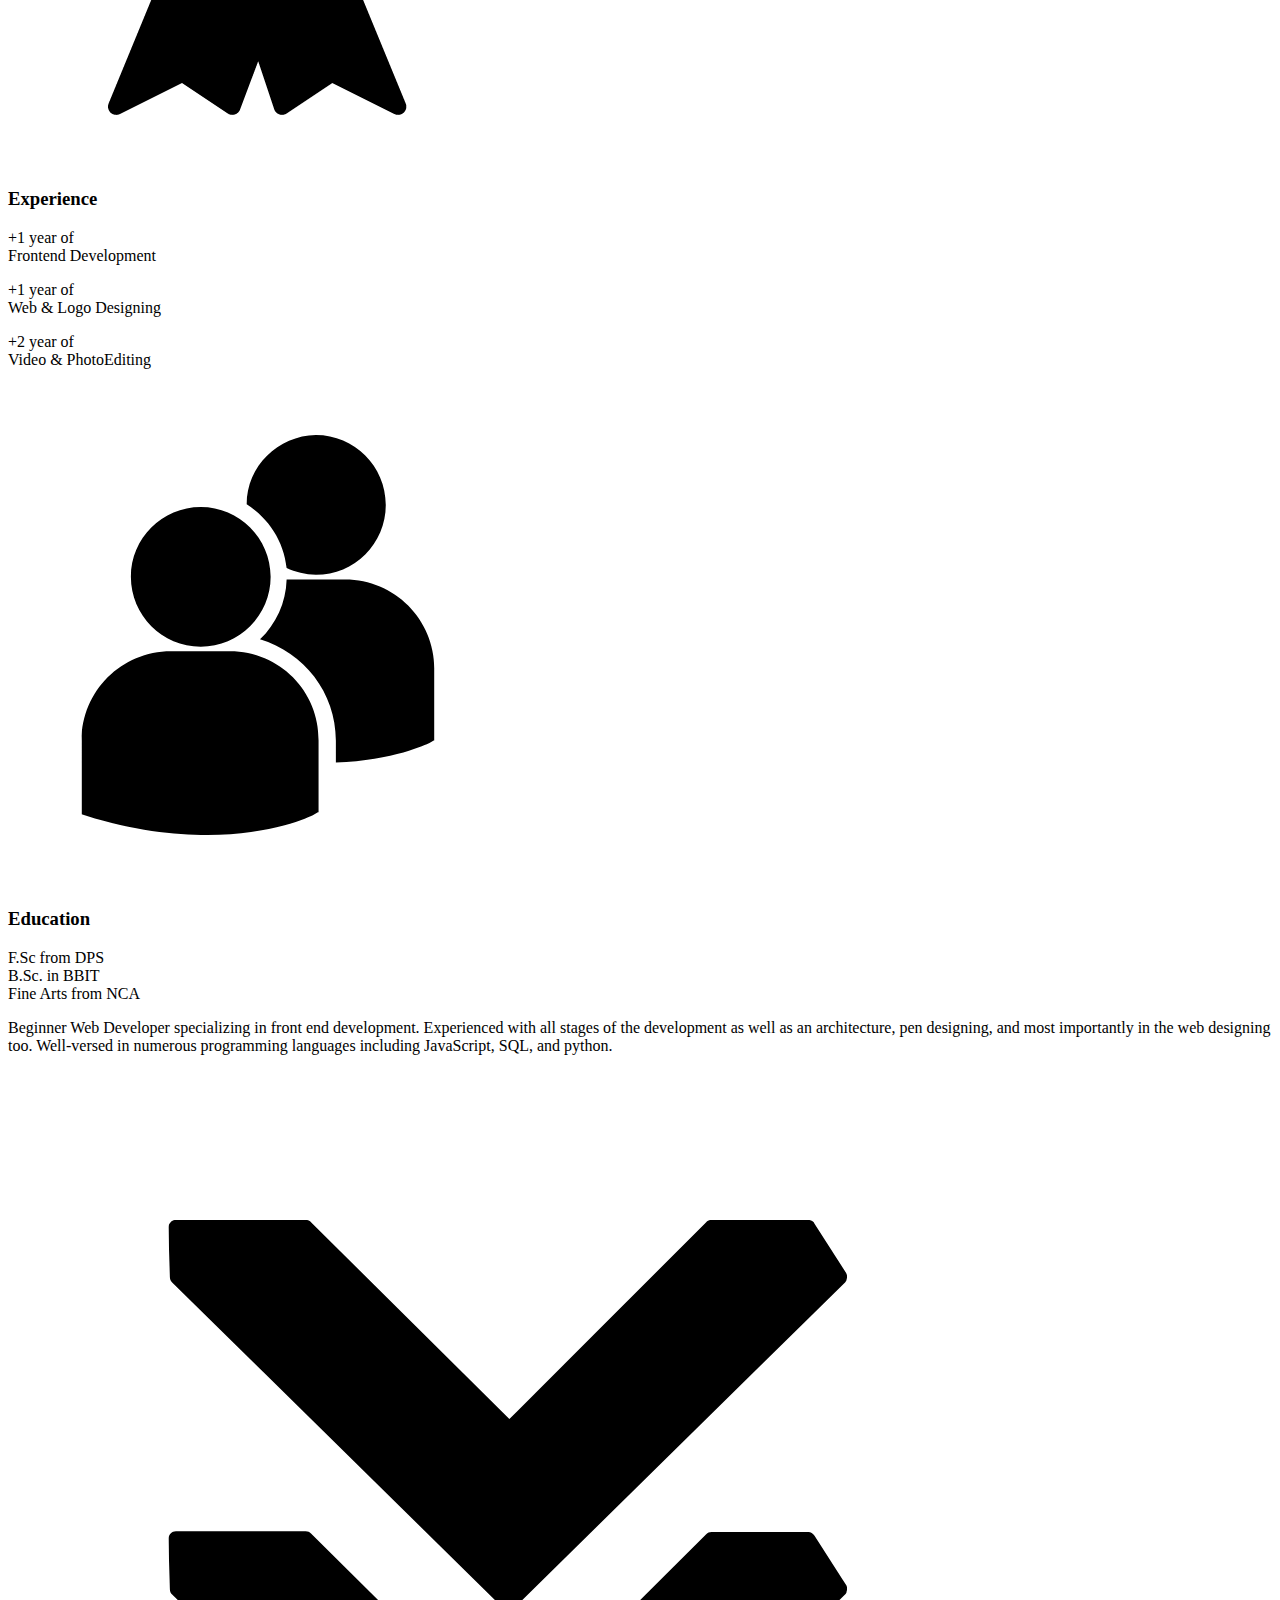
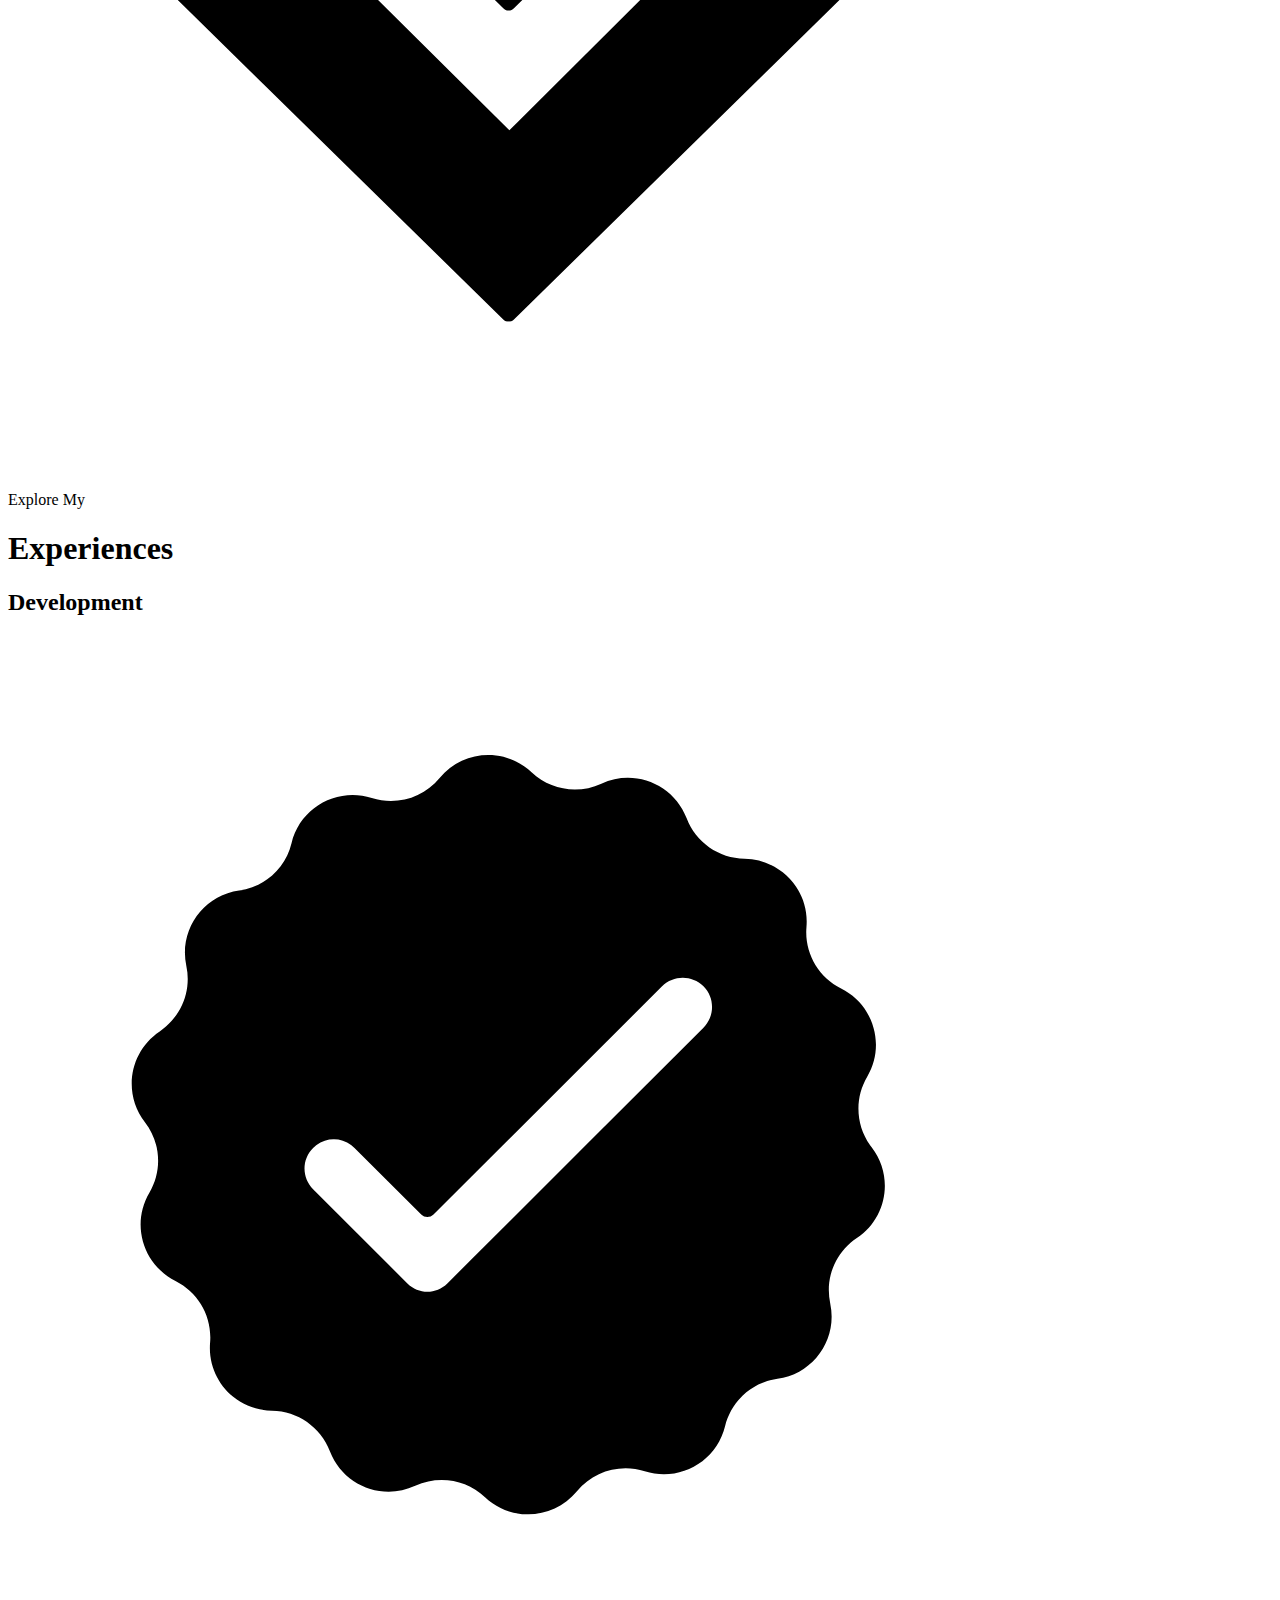
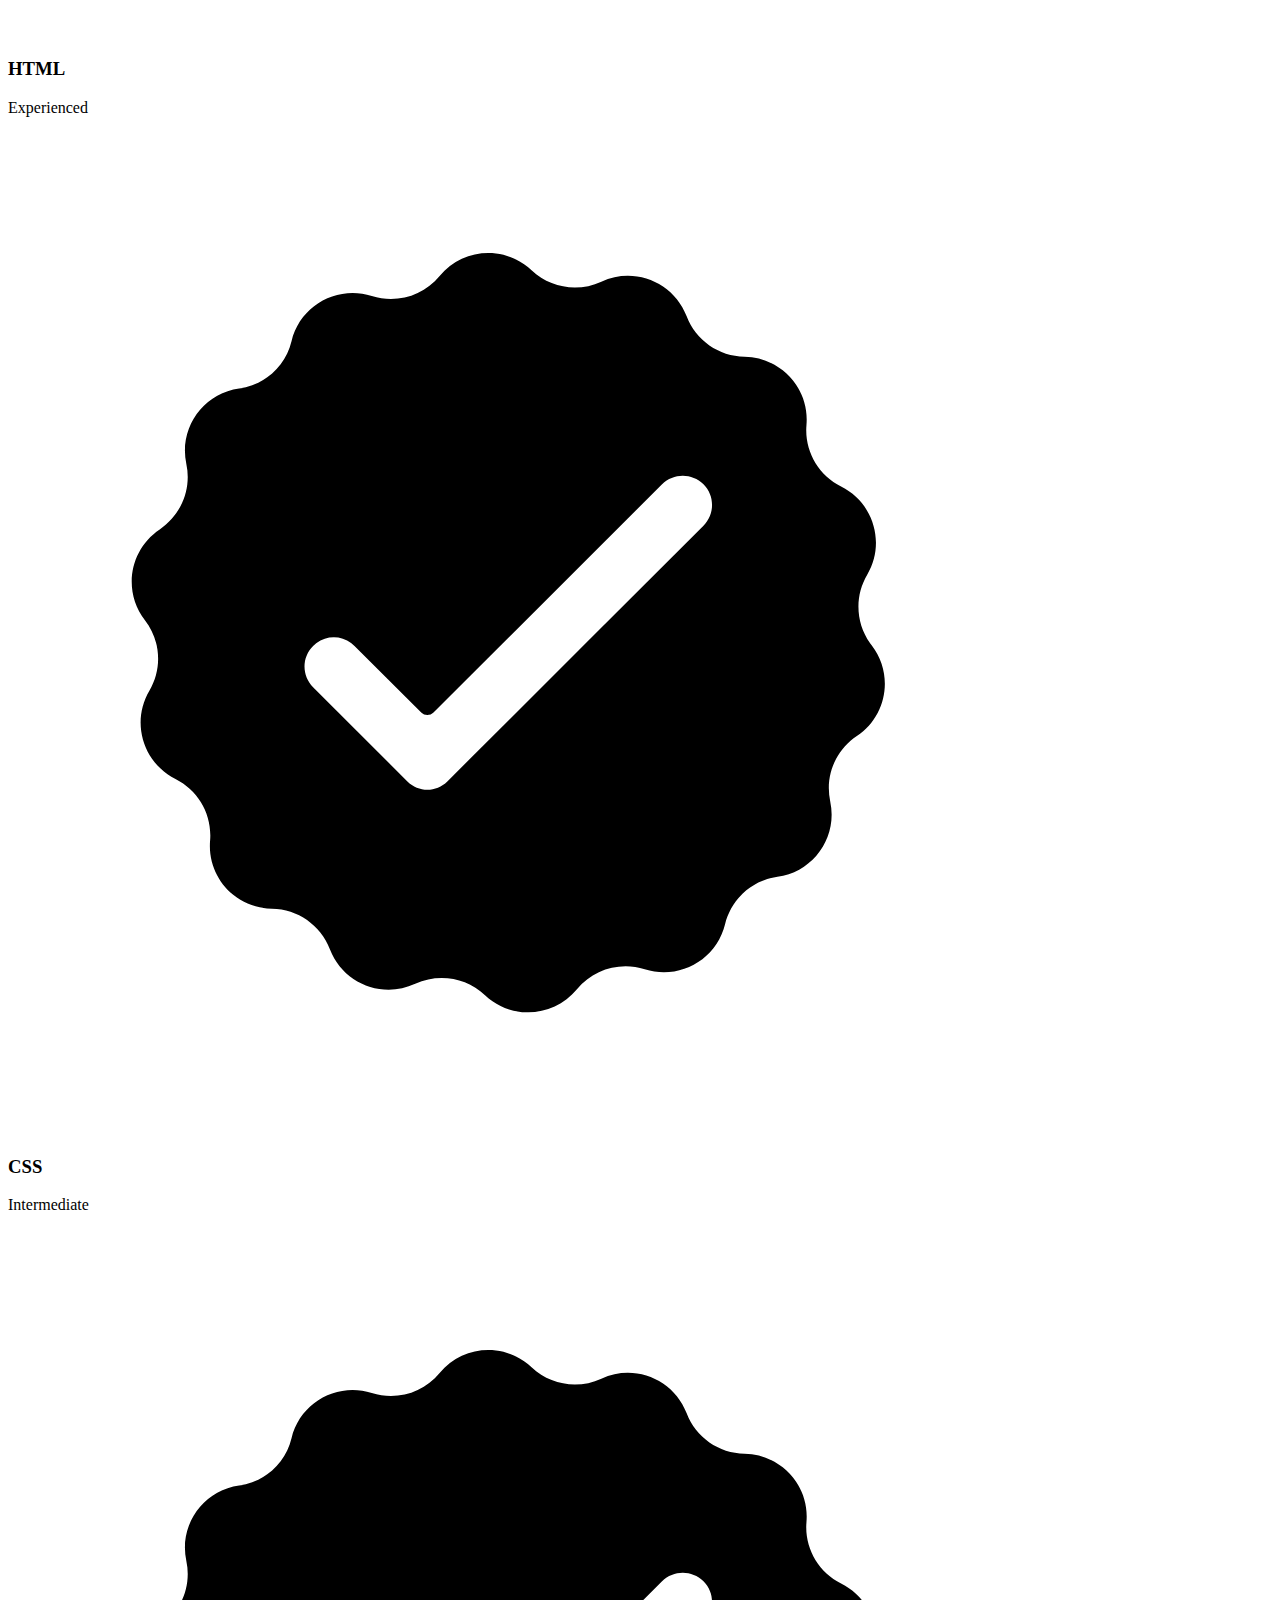
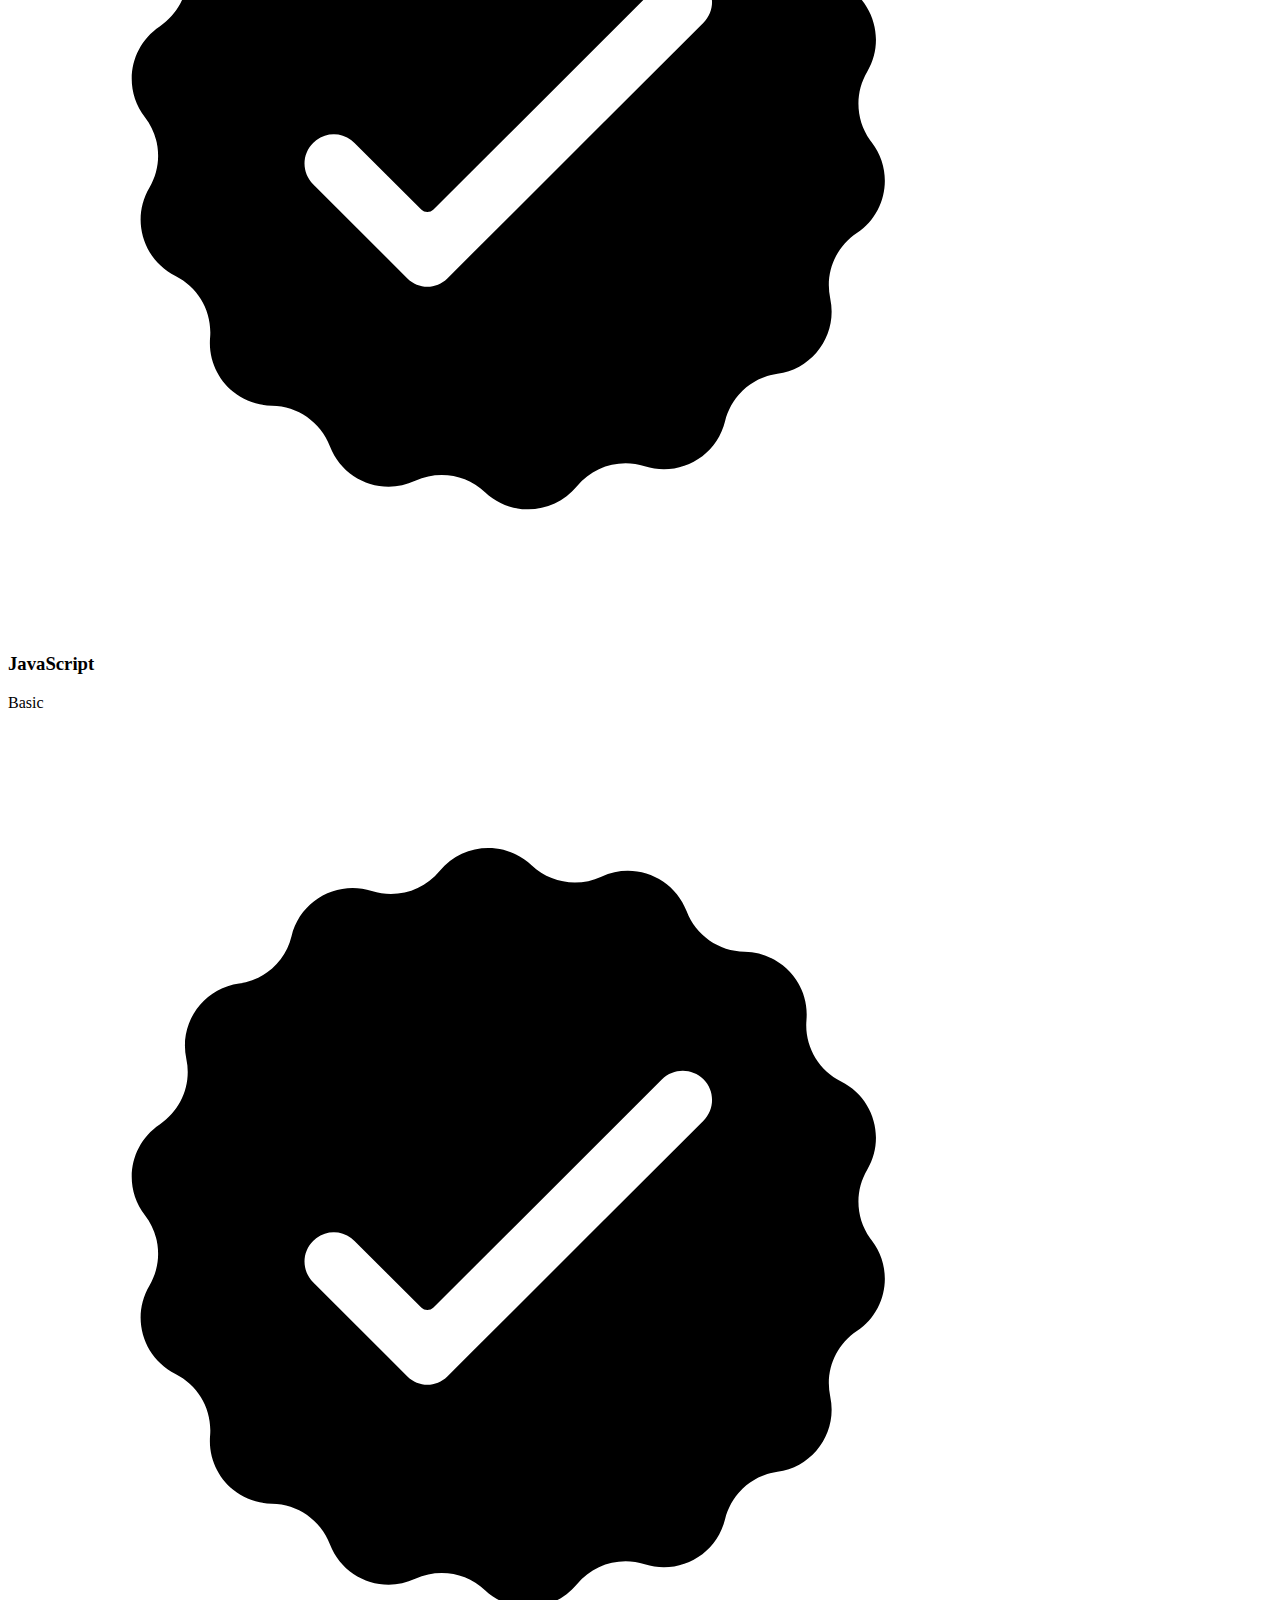
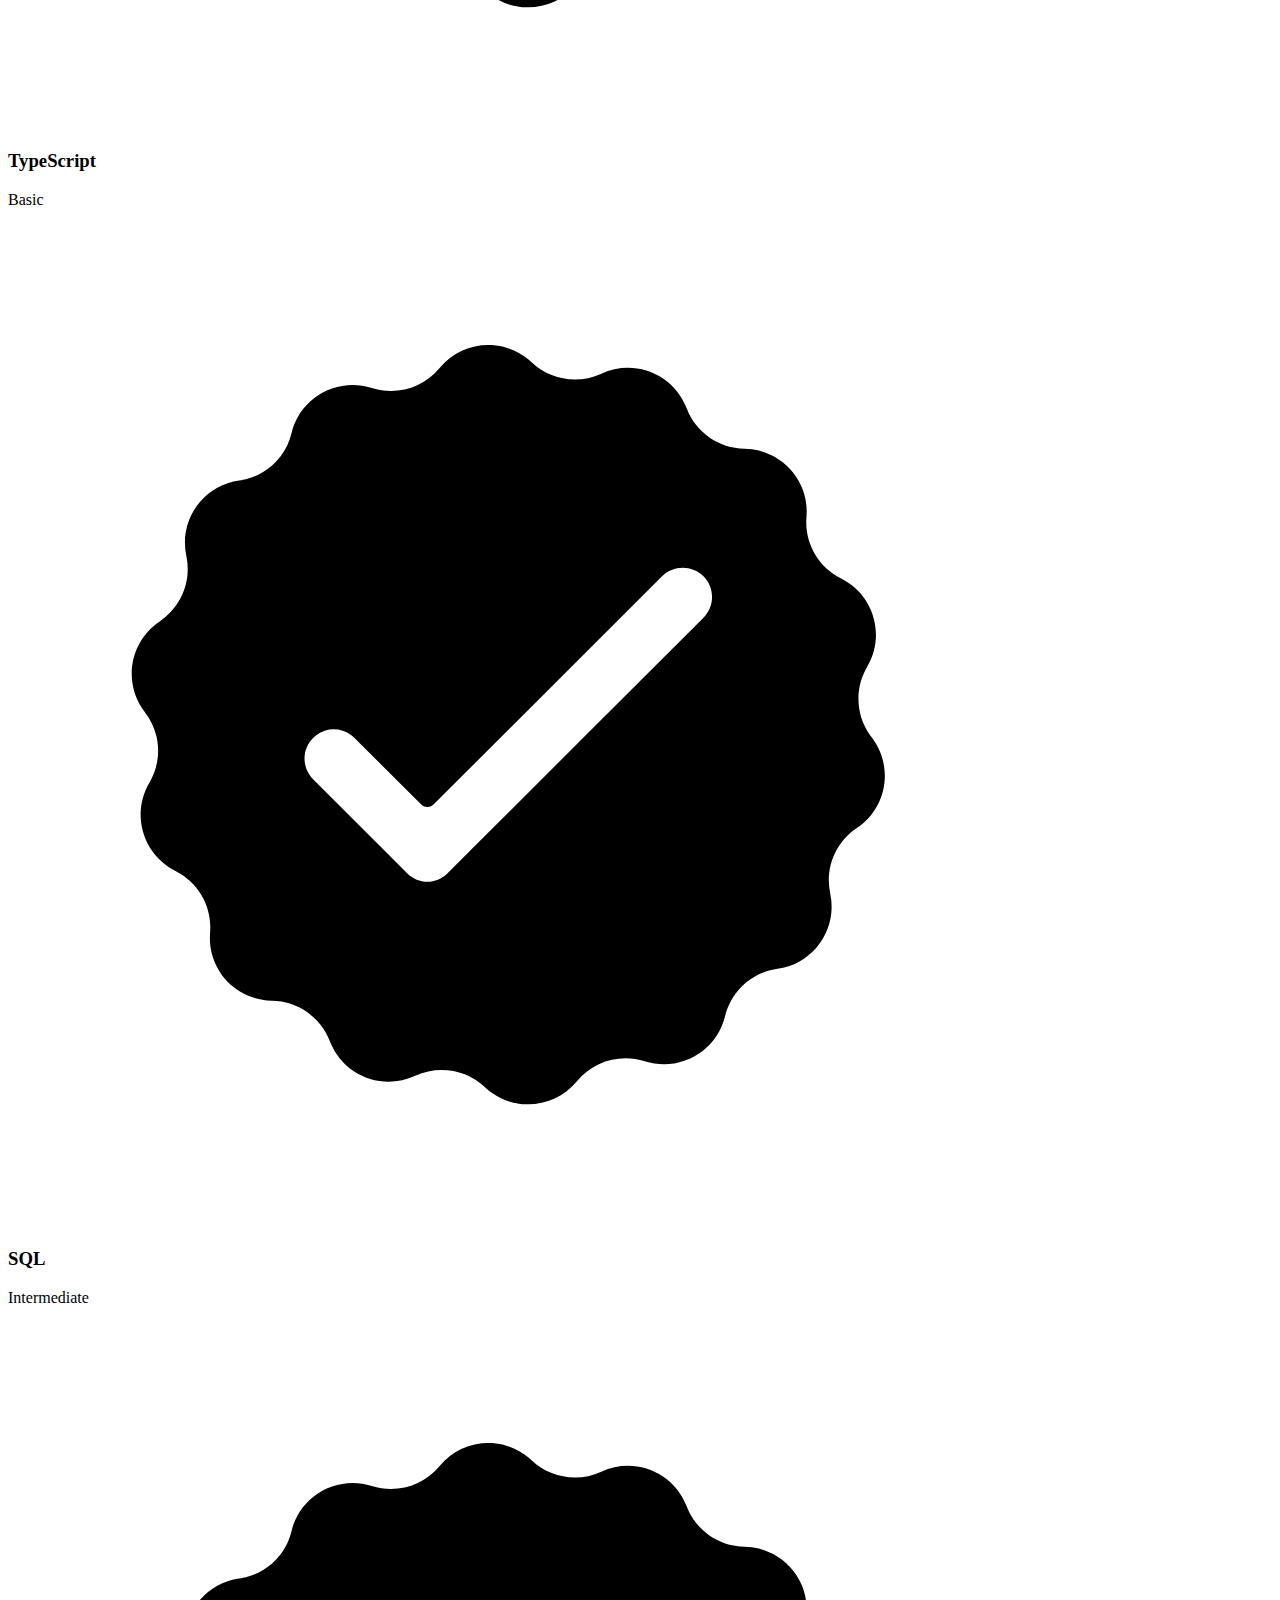
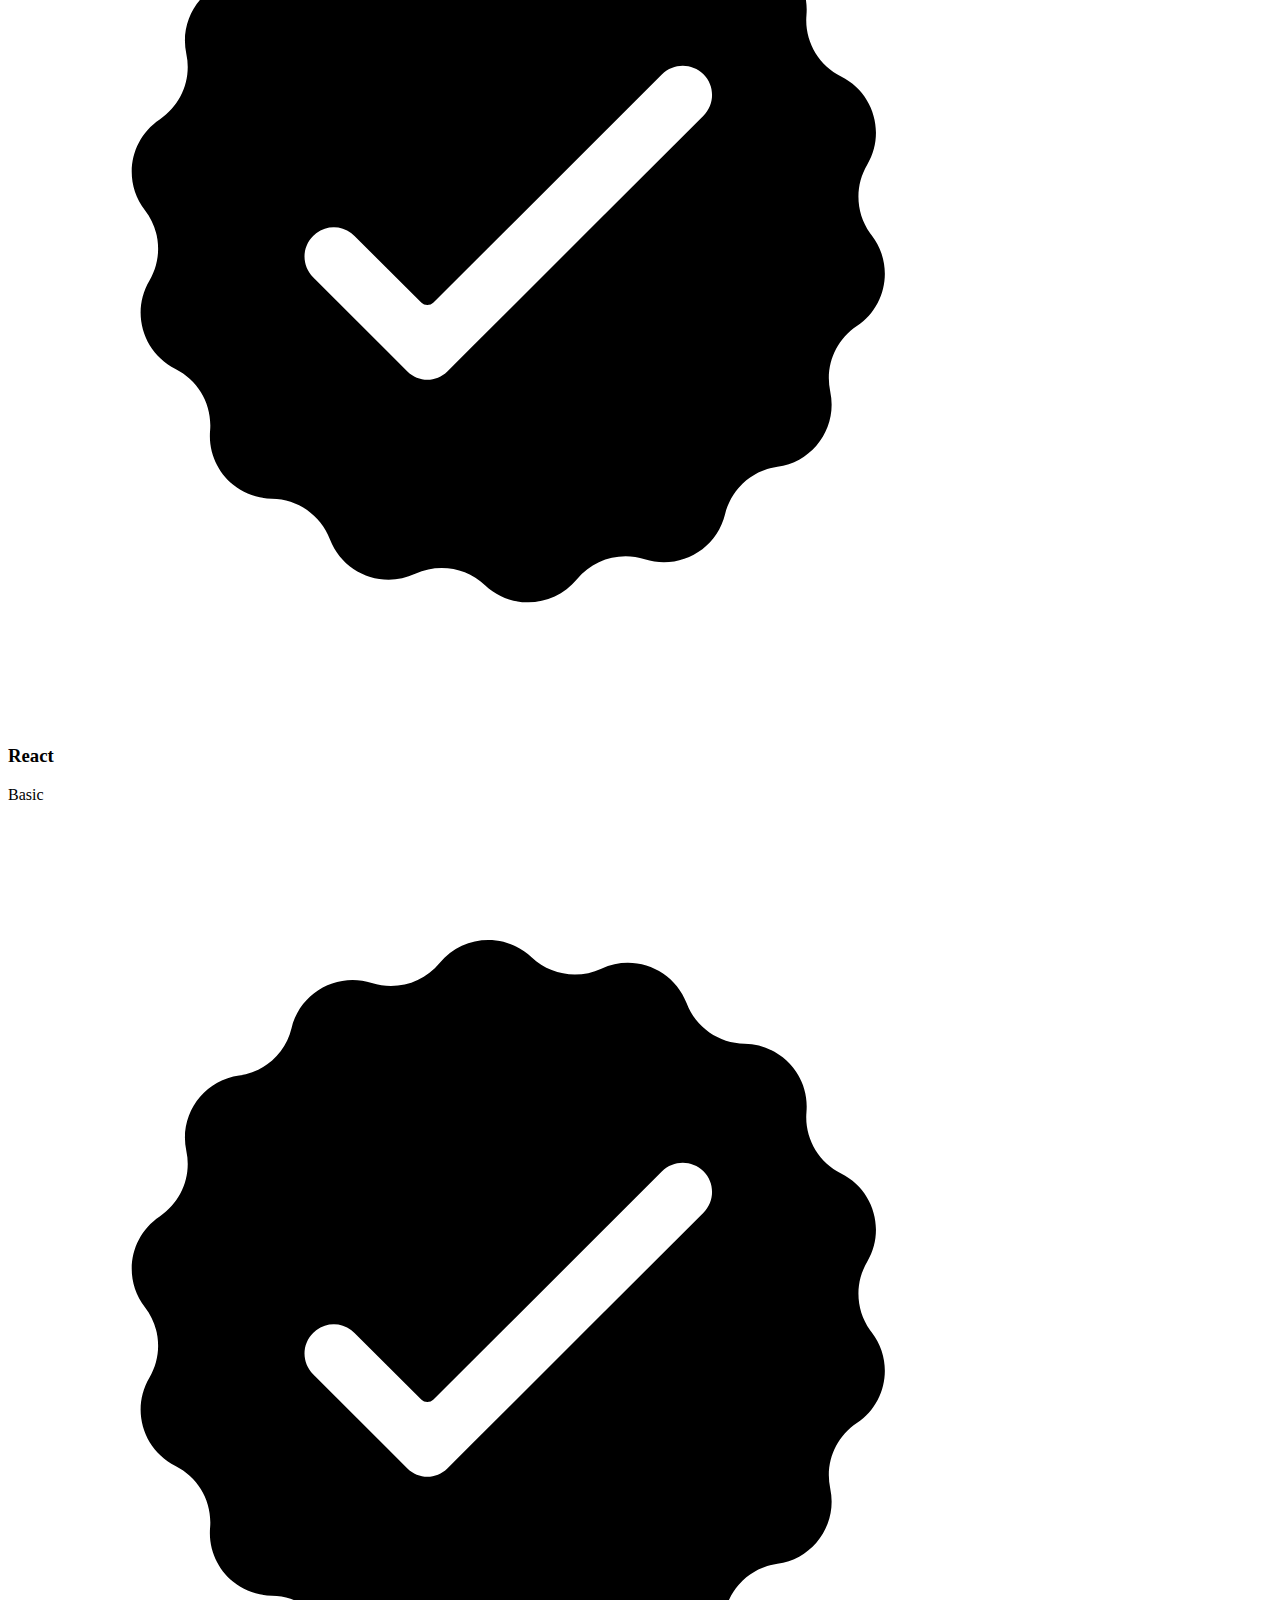
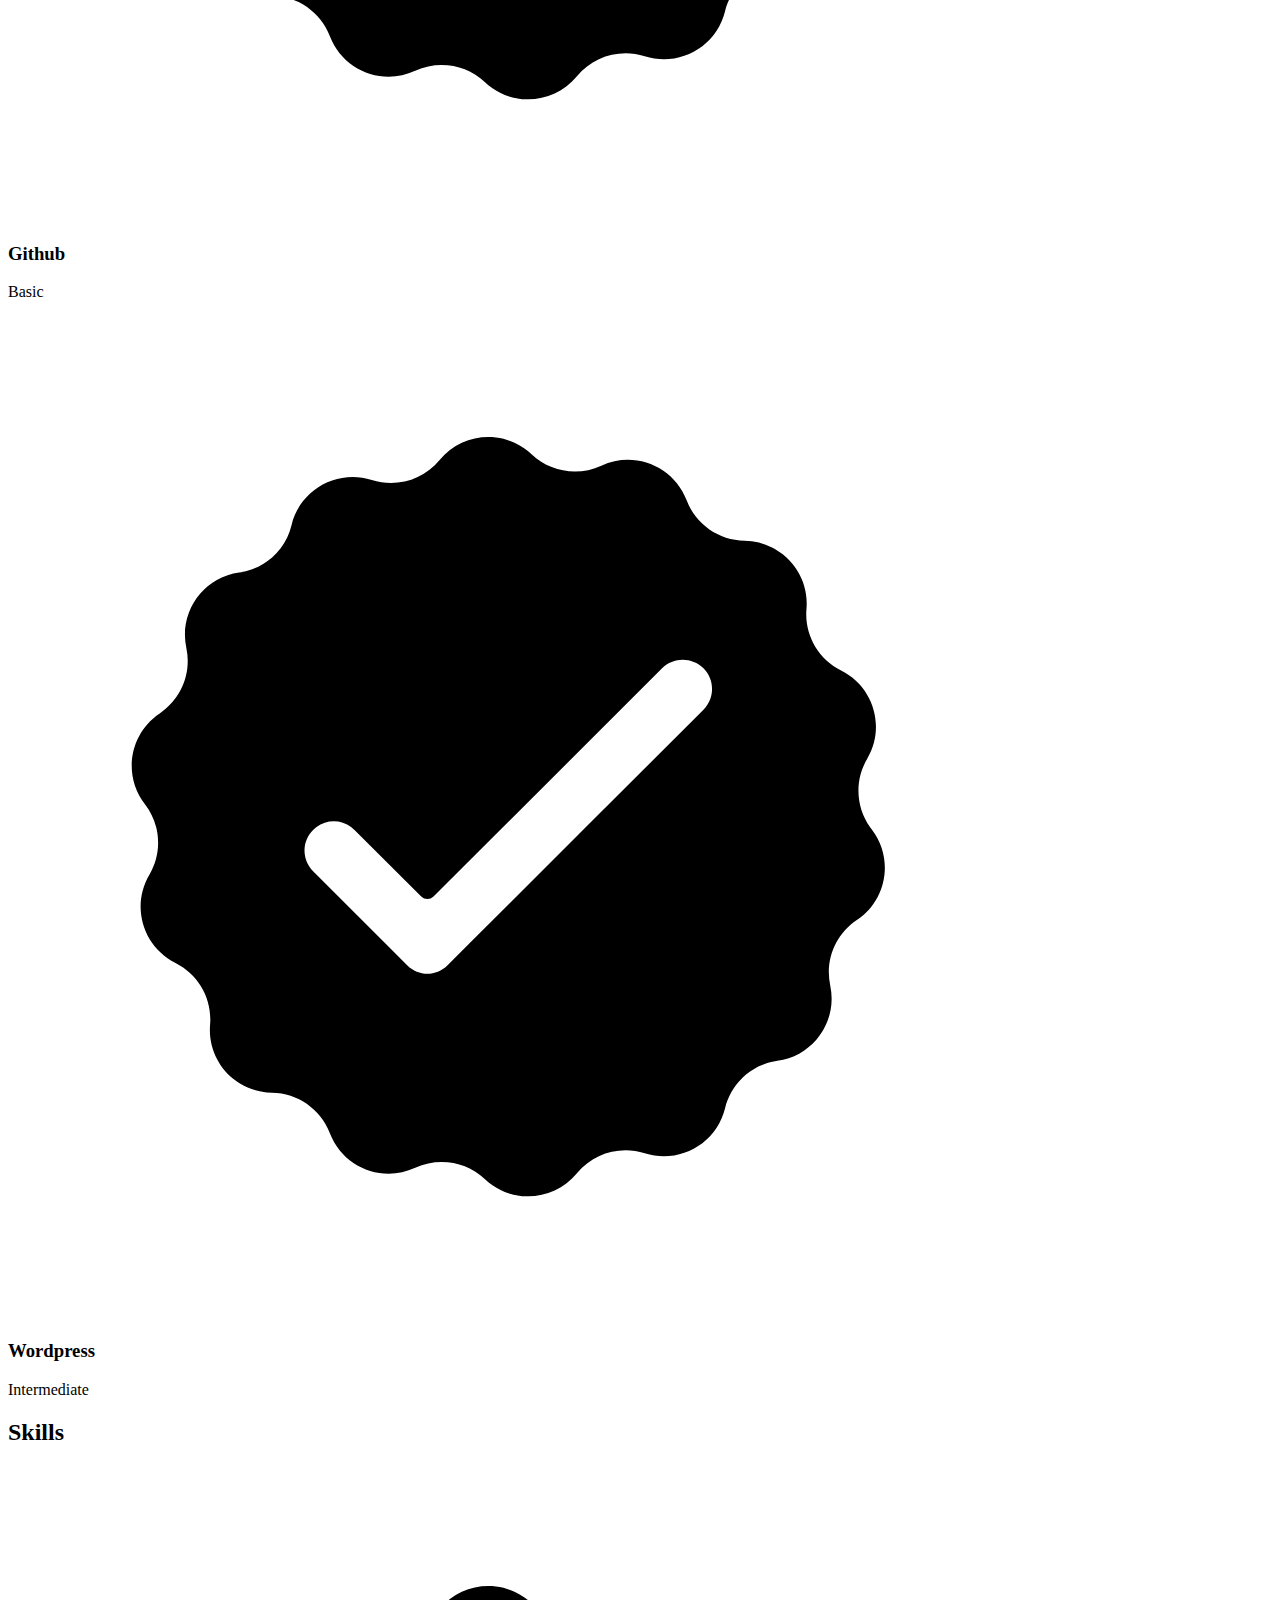
==== commit 697b1e66: "Update index.html" ====
--- a/index.html
+++ b/index.html
@@ -4,18 +4,24 @@
     <meta charset="UTF-8" />
     <meta http-equiv="X-UA-Compatible" content="IE=edge" />
     <meta name="viewport" content="width=device-width, initial-scale=1.0" />
-    <title>Abdullah</title>
-    <link rel="stylesheet" href="style.css" />
-    <link rel="stylesheet" href="mediaqueries.css" />
+    <meta name="google-site-verification" content="mxe9X8Cj0EqFeq2i73PZ_7C3jO4zWx7EGWLm-_kfkMQ" />
+    <title>Abdullah | Frontend developer | Web Designer | Designer | Artist </title>
+    <meta name="description" content="Frontend developer and web designer proficient in HTML, CSS, JavaScript,
+    and UI interfaces and ux designing. Browse my portfolio projects and contact me for collaborations."/>
+    <meta name="description" content="Experienced frontend developer and web designer specializing in logo designing, video and photo editing, and frontend development.
+    Proficient in HTML, CSS, JavaScript, SQL, and Python. Graduate from NCA with a degree in Fine Arts and BBIT.
+    Contact me at abdullah11javaid@gmail.com or connect on LinkedIn for creative web solutions and collaborations."/>
+    <meta name="keywords" content="UX/UI designer, artist, wireframing, prototyping, Interfaces, development, the artist"/>
+    <meta name="keywords" content="frontend developer, web designer, logo designing, video editing, photo editing, HTML, CSS, JavaScript, SQL, Python, NCA, Fine Arts, BBIT, Abdullah Javaid"/>
+    
   </head>
-  <body>
+   <body>
     <nav id="desktop-nav">
       <div class="logo">Abdullah Javaid</div>
       <div>
         <ul class="nav-links">
           <li><a href="#about">About</a></li>
           <li><a href="#experience">Experience</a></li>
-          <!-- <li><a href="#skills">Skills</a></li> -->
           <li><a href="#projects">Projects</a></li>
           <li><a href="#contact">Contact</a></li>
         </ul>
@@ -24,15 +30,14 @@
     <nav id="nav2">
       <div class="logo">Abdullah Javaid</div>
       <div class="nav2-menu">
-        <!-- <div class="nav2-icon" onclick="toggleMenu()">
+         <div class="nav2-icon" onclick="toggleMenu()">
           <span></span>
           <span></span>
           <span></span>
-        </div> -->
+        </div> 
         <div class="menu-links">
           <li><a href="#about" onclick="toggleMenu()">About</a></li>
           <li><a href="#experience" onclick="toggleMenu()">Experience</a></li>
-          <!-- <li><a href="#skills" onclick="toggleMenu()">Skills</a></li> -->
           <li><a href="#projects" onclick="toggleMenu()">Projects</a></li>
           <li><a href="#contact" onclick="toggleMenu()">Contact</a></li>
         </div>
@@ -40,17 +45,17 @@
     </nav>
     <section id="profile">
       <div class="section__pic-container">
-        <img src="./Images/profile-1.jpeg" alt="Abdullah profile picture" />
+        <img src="./Images/profile-1.jpeg" alt="Abdullah | Frontend Developer | Web Designer | Design Everything" />
       </div>
       <div class="section__text">
         <p class="section__text__p1">Hello, I'm</p>
         <h1 class="title">Abdullah Javaid</h1>
         <p class="section__text__p2">The Artist</p>
         <div class="btn-container">
-         <!-- <button
+          <button
             class="btn btn-color-2"
             onclick="window.open('./assets/resume-example.pdf')"
-          > -->
+          >
             Download CV
           </button>
           <button class="btn btn-color-1" onclick="location.href='#contact'">
@@ -60,7 +65,7 @@
         <div id="socials-container">
           <img
             src="./Images/linkedin.png"
-            alt="My LinkedIn profile"
+            alt="linkdin profile | My profile on Linkdin | Abdullah Javaid | Artist | Designer"
             class="icon"
             onclick="location.href='https://www.linkedin.com/in/abdullahjavaid11/'"
           />
@@ -80,7 +85,7 @@
         <div class="section__pic-container">
           <img
             src="./Images/profile-3.JPG"
-            alt="Profile picture"
+            alt="Profile picture | Frontend Developer | UX/UI designer | Developer | Artist"
             class="about-pic"
           />
         </div>
@@ -93,8 +98,9 @@
                 class="icon"
               />
               <h3>Experience</h3>
-              <p>4+ months <br />Frontend Development</p>
-              <p>A year of<br  />Video & PhotoEditing</p>
+              <p>+1 year of <br />Frontend Development</p>
+              <p>+1 year of <br />Web & Logo Designing</p>
+              <p>+2 year of<br />Video & PhotoEditing</p>
             </div>
             <div class="details-container">
               <img
@@ -103,16 +109,16 @@
                 class="icon"
               />
               <h3>Education</h3>
-              <p>F.Sc from DPS<br />B.Sc. in BBIT</p>
+              <p>F.Sc from DPS<br />B.Sc. in BBIT <br />Fine Arts from NCA</p>
             </div>
           </div>
           <div class="text-container">
             <p>
               Beginner Web Developer specializing in front end development.
-              Experienced with all stages of the development as well as an architecture, pen designing.
-              Well-versed in numerous programming languages including JavaScript, SQL, and python. 
-              Background in data analysis and public relations.
-
+              Experienced with all stages of the development as well as an
+              architecture, pen designing, and most importantly in the web
+              designing too. Well-versed in numerous programming
+              languages including JavaScript, SQL, and python. 
             </p>
           </div>
         </div>
@@ -176,32 +182,55 @@
                   <p>Basic</p>
                 </div>
               </article>
-              
-              <article>
-                <img src="./Images/checkmark.png" alt="Experience icon" class="icon">
-                <div>
-                    <h3>SQL</h3>
-                    <p>Intermediate</p>
-                </div>
-              </article>
-              <article>
-                <img src="./Images/checkmark.png" alt="Experience icon" class="icon">
-                <div>
-                    <h3>React</h3>
-                    <p>Basic</p>
-                </div>
-              </article>
-              <article>
-                <img src="./Images/checkmark.png" alt="Experience icon" class="icon">
-                <div>
-                    <h3>Github</h3>
-                    <p>Basic</p>
+
+              <article>
+                <img
+                  src="./Images/checkmark.png"
+                  alt="Experience icon"
+                  class="icon"
+                />
+                <div>
+                  <h3>SQL</h3>
+                  <p>Intermediate</p>
+                </div>
+              </article>
+              <article>
+                <img
+                  src="./Images/checkmark.png"
+                  alt="Experience icon"
+                  class="icon"
+                />
+                <div>
+                  <h3>React</h3>
+                  <p>Basic</p>
+                </div>
+              </article>
+              <article>
+                <img
+                  src="./Images/checkmark.png"
+                  alt="Experience icon"
+                  class="icon"
+                />
+                <div>
+                  <h3>Github</h3>
+                  <p>Basic</p>
+                </div>
+              </article>
+              <article>
+                <img
+                  src="./Images/checkmark.png"
+                  alt="Experience icon"
+                  class="icon"
+                />
+                <div>
+                  <h3>Wordpress</h3>
+                  <p>Intermediate</p>
                 </div>
               </article>
             </div>
           </div>
           <div class="details-container">
-            <h2 class="experience-sub-title">Videography & Photography</h2>
+            <h2 class="experience-sub-title">Skills</h2>
             <div class="article-container">
               <article>
                 <img
@@ -248,13 +277,27 @@
                 </div>
               </article>
               <article>
-                <img src="./Images/checkmark.png" alt="Experience icon" class="icon">
-                <div>
-                    <h3>Adobe Photoshop</h3>
-                    <p>Basic</p>
-                </div>
-              </article>
-              
+                <img
+                  src="./Images/checkmark.png"
+                  alt="Experience icon"
+                  class="icon"
+                />
+                <div>
+                  <h3>Adobe Photoshop</h3>
+                  <p>Basic</p>
+                </div>
+              </article>
+              <article>
+                <img
+                  src="./Images/checkmark.png"
+                  alt="Experience icon"
+                  class="icon"
+                />
+                <div>
+                  <h3>Figma</h3>
+                  <p>Intermediate</p>
+                </div>
+              </article>
             </div>
           </div>
         </div>
@@ -266,92 +309,6 @@
         onclick="location.href='./#projects'"
       />
     </section>
-    <!-- <section id="">
-      <p class="section__text__p1">Explore My</p>
-      <h1 class="title">Skills</h1>
-      <div class="experience-details-container">
-        <div class="about-containers">
-          <div class="details-container">
-            <h2 class="experience-sub-title">Development</h2>
-            <div class="article-container">
-              <article>
-                <img
-                  src="./Images/checkmark.png"
-                  alt="Experience icon"
-                  class="icon"
-                />
-                <div>
-                  <h3>HTML</h3>
-                  <p>Experienced</p>
-                </div>
-              </article>
-              <article>
-                <img
-                  src="./Images/checkmark.png"
-                  alt="Experience icon"
-                  class="icon"
-                />
-                <div>
-                  <h3>CSS</h3>
-                  <p>Intermediate</p>
-                </div>
-              </article>
-              <article>
-                <img
-                  src="./Images/checkmark.png"
-                  alt="Experience icon"
-                  class="icon"
-                />
-                <div>
-                  <h3>JavaScript</h3>
-                  <p>Basic</p>
-                </div>
-              </article>
-              <article>
-                <img
-                  src="./Images/checkmark.png"
-                  alt="Experience icon"
-                  class="icon"
-                />
-                <div>
-                  <h3>TypeScript</h3>
-                  <p>Basic</p>
-                </div>
-              </article>
-              
-              <article>
-                <img src="./Images/checkmark.png" alt="Experience icon" class="icon">
-                <div>
-                    <h3>SQL</h3>
-                    <p>Intermediate</p>
-                </div>
-              </article>
-              <article>
-                <img src="./Images/checkmark.png" alt="Experience icon" class="icon">
-                <div>
-                    <h3>React</h3>
-                    <p>Basic</p>
-                </div>
-              </article>
-              <article>
-                <img src="./Images/checkmark.png" alt="Experience icon" class="icon">
-                <div>
-                    <h3>Github</h3>
-                    <p>Basic</p>
-                </div>
-              </article>
-            </div>
-          </div>
-          
-        </div>
-      </div>
-      <img
-        src="./Images/arrow.png"
-        alt="Arrow icon"
-        class="icon arrow"
-        onclick="location.href='./#projects'"
-      />
-    </section> -->
 
     <section id="projects">
       <p class="section__text__p1">Browse My Recent</p>
@@ -362,13 +319,13 @@
             <div class="article-container">
               <img
                 src="./Images/tictac-1.jpg"
-                alt="Project 1"
+                alt="Project 1 | Tictac toe | circlecross"
                 class="project-img"
               />
             </div>
             <h2 class="experience-sub-title project-title">Project One</h2>
             <p class="experience-sub-title">TicTacToe</p>
-            <div class="btn-container ">
+            <div class="btn-container">
               <button
                 class="btn btn-color-2 project-btn little"
                 onclick="location.href='https://github.com/abdullahjr11/ACM-Program/tree/master/week%204/Vanilla'"
@@ -387,7 +344,7 @@
             <div class="article-container">
               <img
                 src="./Images/price.jpg"
-                alt="Project 2"
+                alt="Project 2 | Pricing panel | Pricing | Label of Price"
                 class="project-img"
               />
             </div>
@@ -396,13 +353,13 @@
             <div class="btn-container">
               <button
                 class="btn btn-color-2 project-btn"
-                onclick="location.href='https://github.com/'"
+                onclick="location.href='https://github.com/abdullahjr11/Pricepanel'"
               >
                 Github
               </button>
               <button
                 class="btn btn-color-2 project-btn"
-                onclick="location.href='https://github.com/'"
+                onclick="location.href='https://github.com/abdullahjr11'"
               >
                 Live Demo
               </button>
@@ -412,22 +369,22 @@
             <div class="article-container">
               <img
                 src="./Images/candy.png"
-                alt="Project 3"
+                alt="Project 3 | Candy museum | Museum of candies | Museum candy | Store of candies"
                 class="project-img"
               />
             </div>
-            <h2 class="experience-sub-title project-title ">Project Three</h2>
+            <h2 class="experience-sub-title project-title">Project Three</h2>
             <p class="experience-sub-title">Museum Candy</p>
             <div class="btn-container">
               <button
                 class="btn btn-color-2 project-btn"
-                onclick="location.href='https://github.com/'"
+                onclick="location.href='https://github.com/abdullahjr11/Candy'"
               >
                 Github
               </button>
               <button
                 class="btn btn-color-2 project-btn"
-                onclick="location.href='https://github.com/'"
+                onclick="location.href='https://github.com/abdullahjr11'"
               >
                 Live Demo
               </button>
@@ -452,7 +409,11 @@
             alt="Email icon"
             class="icon contact-icon email-icon"
           />
-          <p><a href="mailto:examplemail@gmail.com">abdullahjavaid11@gmail.com</a></p>
+          <p>
+            <a href="mailto:examplemail@gmail.com"
+              >abdullah11javaid@gmail.com</a
+            >
+          </p>
         </div>
         <div class="contact-info-container">
           <img
@@ -460,7 +421,9 @@
             alt="LinkedIn icon"
             class="icon contact-icon"
           />
-          <p><a href="https://www.linkedin.com/in/abdullahjavaid11/">LinkedIn</a></p>
+          <p>
+            <a href="https://www.linkedin.com/in/abdullahjavaid11/">LinkedIn</a>
+          </p>
         </div>
       </div>
     </section>
@@ -470,7 +433,6 @@
           <ul class="nav-links">
             <li><a href="#about">About</a></li>
             <li><a href="#experience">Experience</a></li>
-            <!-- <li><a href="#skills">Skills</a></li> -->
             <li><a href="#projects">Projects</a></li>
             <li><a href="#contact">Contact</a></li>
           </ul>
@@ -480,4 +442,5 @@
     </footer>
     <script src="script.js"></script>
   </body>
+
 </html>
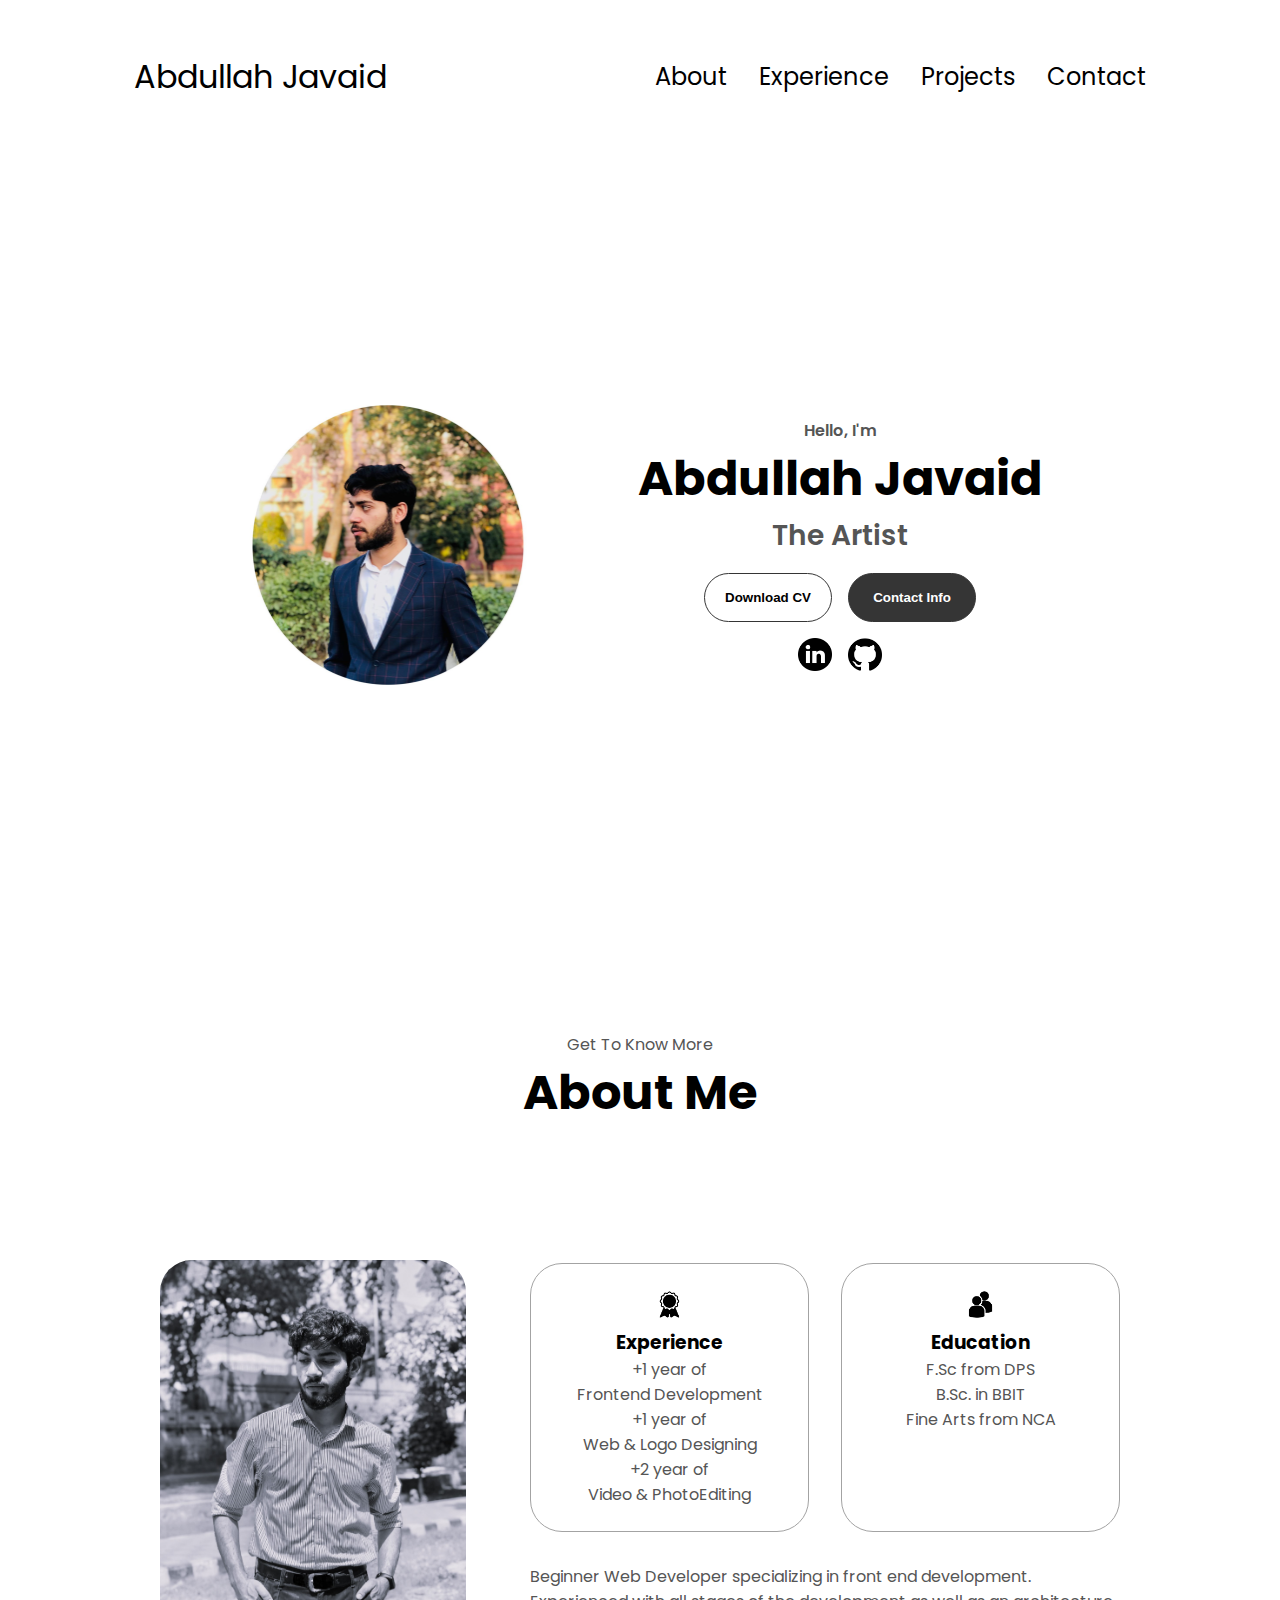
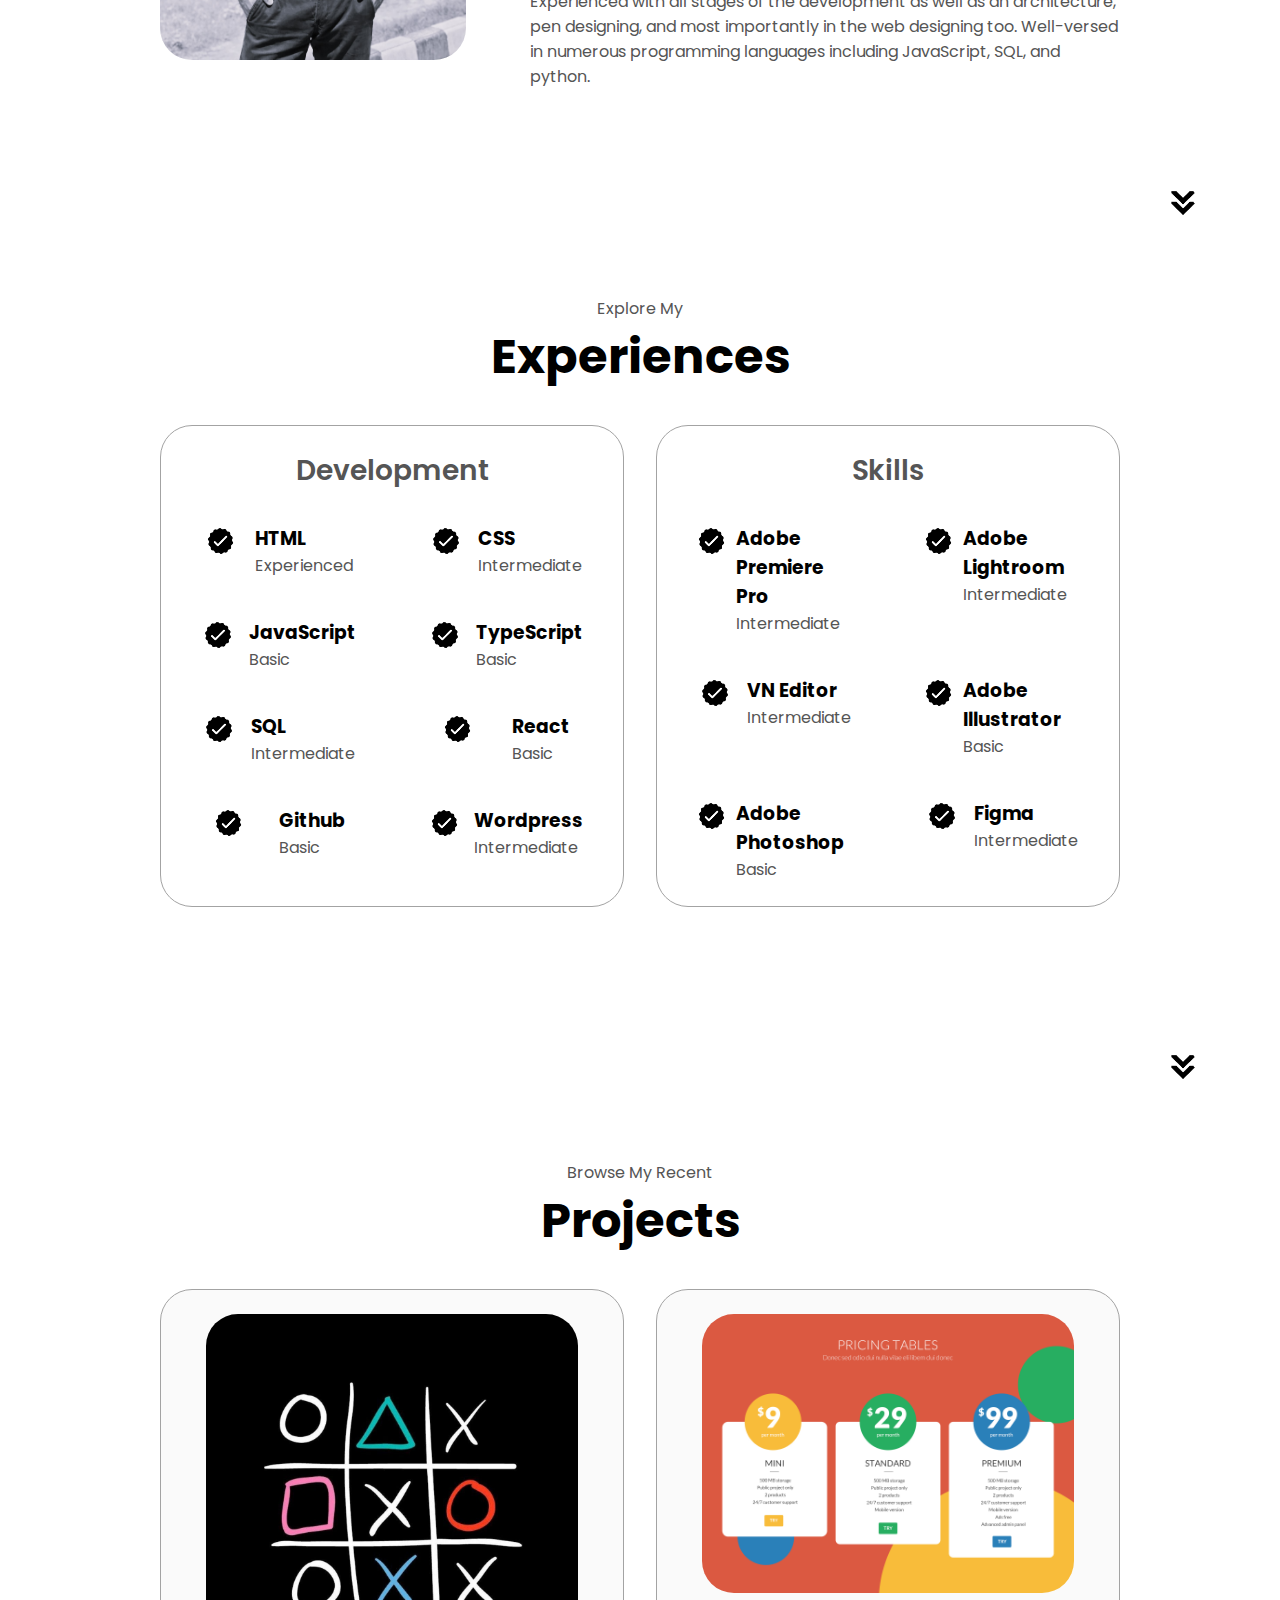
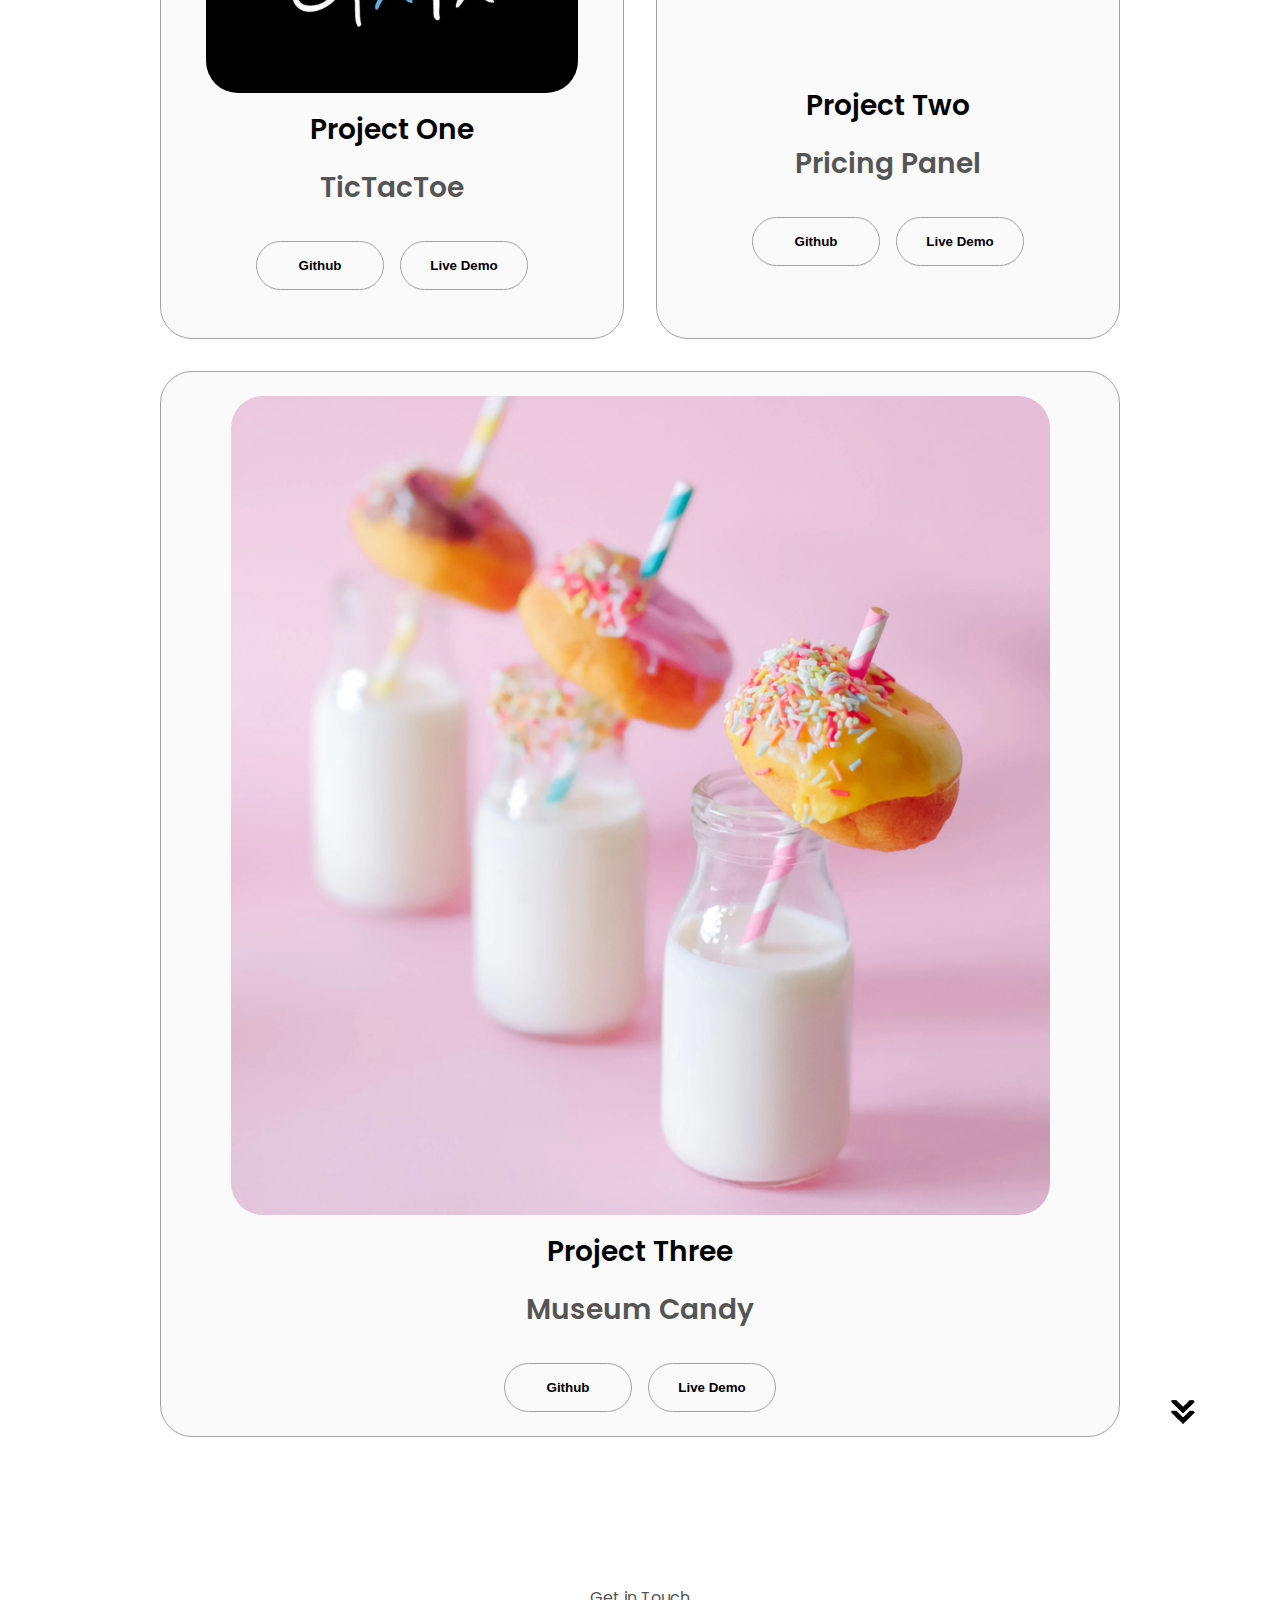
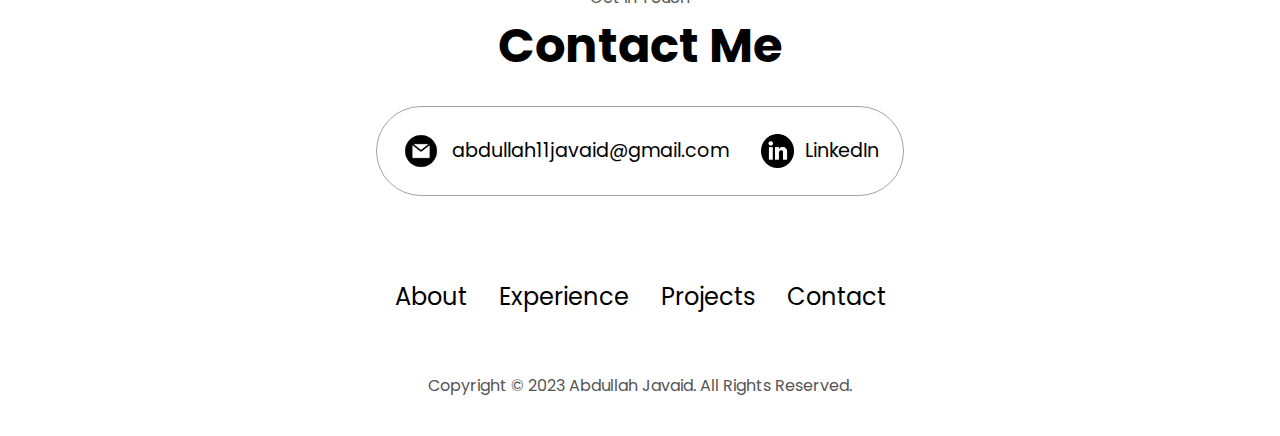
==== commit 9a0c3b71: "Update index.html" ====
--- a/index.html
+++ b/index.html
@@ -13,7 +13,8 @@
     Contact me at abdullah11javaid@gmail.com or connect on LinkedIn for creative web solutions and collaborations."/>
     <meta name="keywords" content="UX/UI designer, artist, wireframing, prototyping, Interfaces, development, the artist"/>
     <meta name="keywords" content="frontend developer, web designer, logo designing, video editing, photo editing, HTML, CSS, JavaScript, SQL, Python, NCA, Fine Arts, BBIT, Abdullah Javaid"/>
-    
+    <link rel="stylesheet" href="style.css" />
+    <link rel="stylesheet" href="mediaquery.css" />
   </head>
    <body>
     <nav id="desktop-nav">
@@ -54,7 +55,7 @@
         <div class="btn-container">
           <button
             class="btn btn-color-2"
-            onclick="window.open('./assets/resume-example.pdf')"
+            onclick="window.open('./Images/Resume.jpg')"
           >
             Download CV
           </button>
--- a/style.css
+++ b/style.css
@@ -0,0 +1,445 @@
+/* GENERAL */
+
+@import url("https://fonts.googleapis.com/css2?family=Poppins:wght@300;400;500;600&display=swap");
+
+* {
+  margin: 0;
+  padding: 0;
+}
+
+body {
+  font-family: "Poppins", sans-serif;
+}
+
+html {
+  scroll-behavior: smooth;
+}
+
+p {
+  color: rgb(85, 85, 85);
+}
+
+
+/* TRANSITION */
+
+a,
+.btn {
+  transition: all 300ms ease;
+}
+
+/* DESKTOP NAV */
+
+nav,
+.nav-links {
+  display: flex;
+}
+
+nav {
+  justify-content: space-around;
+  align-items: center;
+  height: 17vh;
+}
+
+.nav-links {
+  gap: 2rem;
+  list-style: none;
+  font-size: 1.5rem;
+}
+
+a {
+  color: black;
+  text-decoration: none;
+  text-decoration-color: white;
+}
+
+a:hover {
+  color: grey;
+  text-decoration: underline;
+  text-underline-offset: 1rem;
+  text-decoration-color: rgb(181, 181, 181);
+}
+
+.logo {
+  font-size: 2rem;
+}
+
+.logo:hover {
+  cursor: default;
+}
+
+/* HAMBURGER MENU */
+
+#nav2 {
+  display: none;
+}
+
+.nav2-menu {
+  position: relative;
+  display: inline-block;
+}
+
+.nav2-icon {
+  display: flex;
+  flex-direction: column;
+  justify-content: space-between;
+  height: 24px;
+  width: 30px;
+  cursor: pointer;
+}
+
+.nav2-icon span {
+  width: 100%;
+  height: 2px;
+  background-color: black;
+  transition: all 0.3 ease-in-out;
+}
+
+.menu-links {
+  position: absolute;
+  top: 100%;
+  right: 0;
+  background-color: white;
+  width: fit-content;
+  max-height: 0;
+  overflow: hidden;
+  transition: all 0.3 ease-in-out;
+}
+
+.menu-links a {
+  display: block;
+  padding: 10px;
+  text-align: center;
+  font-size: 1.5rem;
+  color: black;
+  text-decoration: none;
+  transition: all 0.3 ease-in-out;
+}
+
+.menu-links li {
+  list-style: none;
+}
+
+/* .menu-links.open {
+  max-height: 300px;
+}
+
+.nav2-icon.open span:first-child {
+  transform: rotate(45deg) translate(10px, 5px);
+}
+
+.nav2-icon.open span:nth-child(2) {
+  opacity: 0;
+}
+
+.nav2-icon.open span:last-child {
+  transform: rotate(-45deg) translate(10px, -5px);
+}
+
+.nav2-icon span:first-child {
+  transform: none;
+}
+
+.nav2-icon span:first-child {
+  opacity: 1;
+}
+
+.nav2-icon span:first-child {
+  transform: none;
+} */
+
+/* SECTIONS */
+
+section {
+  padding-top: 4vh;
+  height: 96vh;
+  margin: 0 10rem;
+  box-sizing: border-box;
+  min-height: fit-content;
+}
+
+.section-container {
+  display: flex;
+}
+
+/* PROFILE SECTION */
+
+#profile {
+  display:flex;
+  justify-content: center;
+  height: 86vh;
+}
+
+.section__pic-container {
+  display:flex;
+  height: 400px;
+  width: 400px;
+  margin: auto 0;
+}
+
+
+.section__text {
+  align-self: center;
+  text-align: center;
+}
+
+.section__text p {
+  font-weight: 600;
+}
+
+.section__text__p1 {
+  text-align: center;
+}
+
+.section__text__p2 {
+  font-size: 1.75rem;
+  margin-bottom: 1rem;
+}
+
+.title {
+  font-size: 3rem;
+  text-align: center;
+}
+
+#socials-container {
+  display: flex;
+  justify-content: center;
+  margin-top: 1rem;
+  gap: 1rem;
+}
+
+/* ICONS */
+
+.icon {
+  cursor: pointer;
+  height: 2.10rem;
+}
+
+/* BUTTONS */
+
+.btn-container {
+  display: flex;
+  justify-content: center;
+  gap: 1rem;
+}
+
+.btn {
+  font-weight: 600;
+  transition: all 300ms ease;
+  padding: 1rem;
+  width: 8rem;
+  border-radius: 2rem;
+}
+
+.btn-color-1,
+.btn-color-2 {
+  border: rgb(53, 53, 53) 0.1rem solid;
+}
+
+.btn-color-1:hover,
+.btn-color-2:hover {
+  cursor: pointer;
+}
+
+.btn-color-1,
+.btn-color-2:hover {
+  background: rgb(53, 53, 53);
+  color: white;
+}
+
+.btn-color-1:hover {
+  background: rgb(0, 0, 0);
+}
+
+.btn-color-2 {
+  background: none;
+}
+
+.btn-color-2:hover {
+  border: rgb(255, 255, 255) 0.1rem solid;
+}
+
+.btn-container {
+  gap: 1rem;
+}
+
+/* ABOUT SECTION */
+
+#about {
+  position: relative;
+}
+
+.about-containers {
+  gap: 2rem;
+  margin-bottom: 2rem;
+  margin-top: 2rem;
+}
+
+.about-details-container {
+  justify-content: center;
+  flex-direction:column;
+}
+
+.about-containers,
+.about-details-container {
+  display: flex;
+}
+
+.about-pic {
+  border-radius: 2rem;
+}
+
+.arrow {
+  position: absolute;
+  right: -5rem;
+  bottom: 2.5rem;
+}
+
+.details-container {
+  padding: 1.5rem;
+  flex: 1;
+  background: white;
+  border-radius: 2rem;
+  border: rgb(53, 53, 53) 0.1rem solid;
+  border-color: rgb(163, 163, 163);
+  text-align: center;
+}
+
+.section-container {
+  gap: 4rem;
+  height: 80%;
+}
+
+.section__pic-container {
+  height: 400px;
+  width: 400px;
+  margin: auto 0;
+}
+
+/* EXPERIENCE SECTION */
+
+#experience {
+  position: relative;
+}
+
+.experience-sub-title {
+  color: rgb(85, 85, 85);
+  font-weight: 600;
+  font-size: 1.75rem;
+  margin-bottom: 2rem;
+}
+
+.experience-details-container {
+  display: flex;
+  justify-content: center;
+  flex-direction: column;
+}
+
+.article-container {
+  display: flex;
+  text-align: initial;
+  flex-wrap: wrap;
+  flex-direction: row;
+  gap: 2.5rem;
+  justify-content: space-around;
+}
+
+article {
+  display: flex;
+  width: 10rem;
+  justify-content: space-around;
+  gap: 0.5rem;
+}
+
+article .icon {
+  cursor: default;
+}
+
+/* PROJECTS SECTION */
+
+#projects {
+  position: relative;
+}
+
+.color-container {
+  border-color: rgb(163, 163, 163);
+  background: rgb(250, 250, 250);
+}
+
+.project-img {
+  border-radius: 2rem;
+  width: 90%;
+  height: 90%;
+}
+
+
+
+.project-title {
+  margin: 1rem;
+  color: black;
+}
+.size{
+    margin: auto 0;
+    padding-top: 5.7rem;
+    padding-bottom: 1rem;
+}
+
+
+.project-btn {
+  color: black;
+  border-color: rgb(163, 163, 163);
+}
+.little{
+    margin-bottom: 1.5rem;
+}
+
+/* CONTACT */
+
+#contact {
+  display: flex;
+  justify-content: center;
+  flex-direction: column;
+  height: 90vh;
+  margin-top: 5rem;
+}
+
+.contact-info-upper-container {
+  display: flex;
+  justify-content:center;
+  border-radius: 5rem;
+  border: rgb(53, 53, 53) 0.1rem solid;
+  border-color: rgb(163, 163, 163);
+  background: (250, 250, 250);
+  margin: 1.5rem auto;
+  padding: 0.5rem;
+}
+
+.contact-info-container {
+  display: flex;
+  align-items: center;
+  justify-content: center;
+  gap: 0.65rem;
+  margin: 1rem;
+}
+
+.contact-info-container p {
+  font-size: larger;
+}
+
+.contact-icon {
+  cursor: default;
+}
+
+.email-icon {
+  height: 2.5rem;
+}
+
+/* FOOTER SECTION */
+
+footer {
+  height: 24vh;
+  margin: 0 1rem;
+}
+
+footer p {
+  text-align: center;
+}--- a/mediaquery.css
+++ b/mediaquery.css
@@ -0,0 +1,152 @@
+@media screen and (max-width: 1400px) {
+  #profile {
+    height: 83vh;
+    margin-bottom: 6rem;
+  }
+  .about-containers {
+    flex-wrap: wrap;
+  }
+  #contact,
+  #projects {
+    height: fit-content;
+  }
+}
+
+@media screen and (max-width: 1200px) {
+  #desktop-nav {
+    display: none;
+  }
+  #nav2 {
+    display: flex;
+  }
+  #experience,
+  .experience-details-container {
+    margin-top: 12vh;
+  }
+  #profile,
+  .section-container {
+    display: flex;
+  }
+  .arrow {
+    display: none;
+  }
+  section,
+  .section-container {
+    height: fit-content;
+  }
+  section {
+    margin: 0 13%;
+  }
+  .profile-div {
+    width: 275px;
+    height: 275px;
+    margin: 0 auto 2rem;
+  }
+  .about-containers {
+    margin-top: 0;
+  }
+}
+
+@media screen and (max-width: 400px) {
+  #contact,
+  footer {
+    height: 50vh;
+  }
+  #profile {
+    height: 90vh;
+    margin-bottom: 0;
+    display: inline-block;
+    margin-left: 0;
+    text-align: left;
+  }
+  #profile,
+  .section__text {
+    display: inline-block;
+    margin: 0 0 50% 5%;
+  }
+
+  article {
+    font-size: 1rem;
+  }
+  footer nav {
+    height: fit-content;
+    margin-bottom: 5rem;
+  }
+
+  .contact-info-upper-container,
+  .btn-container {
+    flex-wrap: wrap;
+  }
+  .contact-info-container {
+    margin: 6%;
+  }
+  .contact-info-container p,
+  .nav-links li a {
+    font-size: 0.8rem;
+  }
+  .experience-sub-title {
+    font-size: 1.55rem;
+  }
+  .logo {
+    font-size: 1.5rem;
+  }
+  .nav-links {
+    flex-direction: column;
+    gap: 0.2rem;
+    text-align: center;
+  }
+  .profile-div {
+    width: 46vw;
+    height: 46vw;
+    justify-content: center;
+  }
+  .section__text__p2 {
+    font-size: 1.15rem;
+  }
+  .title {
+    font-size: 1.75rem;
+  }
+  .text-container {
+    text-align: justify;
+  }
+
+  #about {
+    position: relative;
+  }
+
+  .about-containers {
+    margin-bottom: 2rem;
+    margin-top: 2rem;
+  }
+
+  .about-details-container {
+    justify-content: center;
+    flex-direction: column;
+  }
+
+  .about-containers,
+  .about-details-container {
+    flex-wrap: wrap;
+  }
+
+  .about-pic {
+    border-radius: 50rem;
+    margin-top: 0;
+    display: none;
+  }
+
+  .details-container {
+    padding: 1.5rem;
+    flex: 1;
+    background: white;
+    border-radius: 2rem;
+    border: rgb(53, 53, 53) 0.1rem solid;
+    border-color: rgb(163, 163, 163);
+    text-align: center;
+  }
+
+  /* .section__pic-container, .about-pic{
+  display: none;
+} */
+}
+
